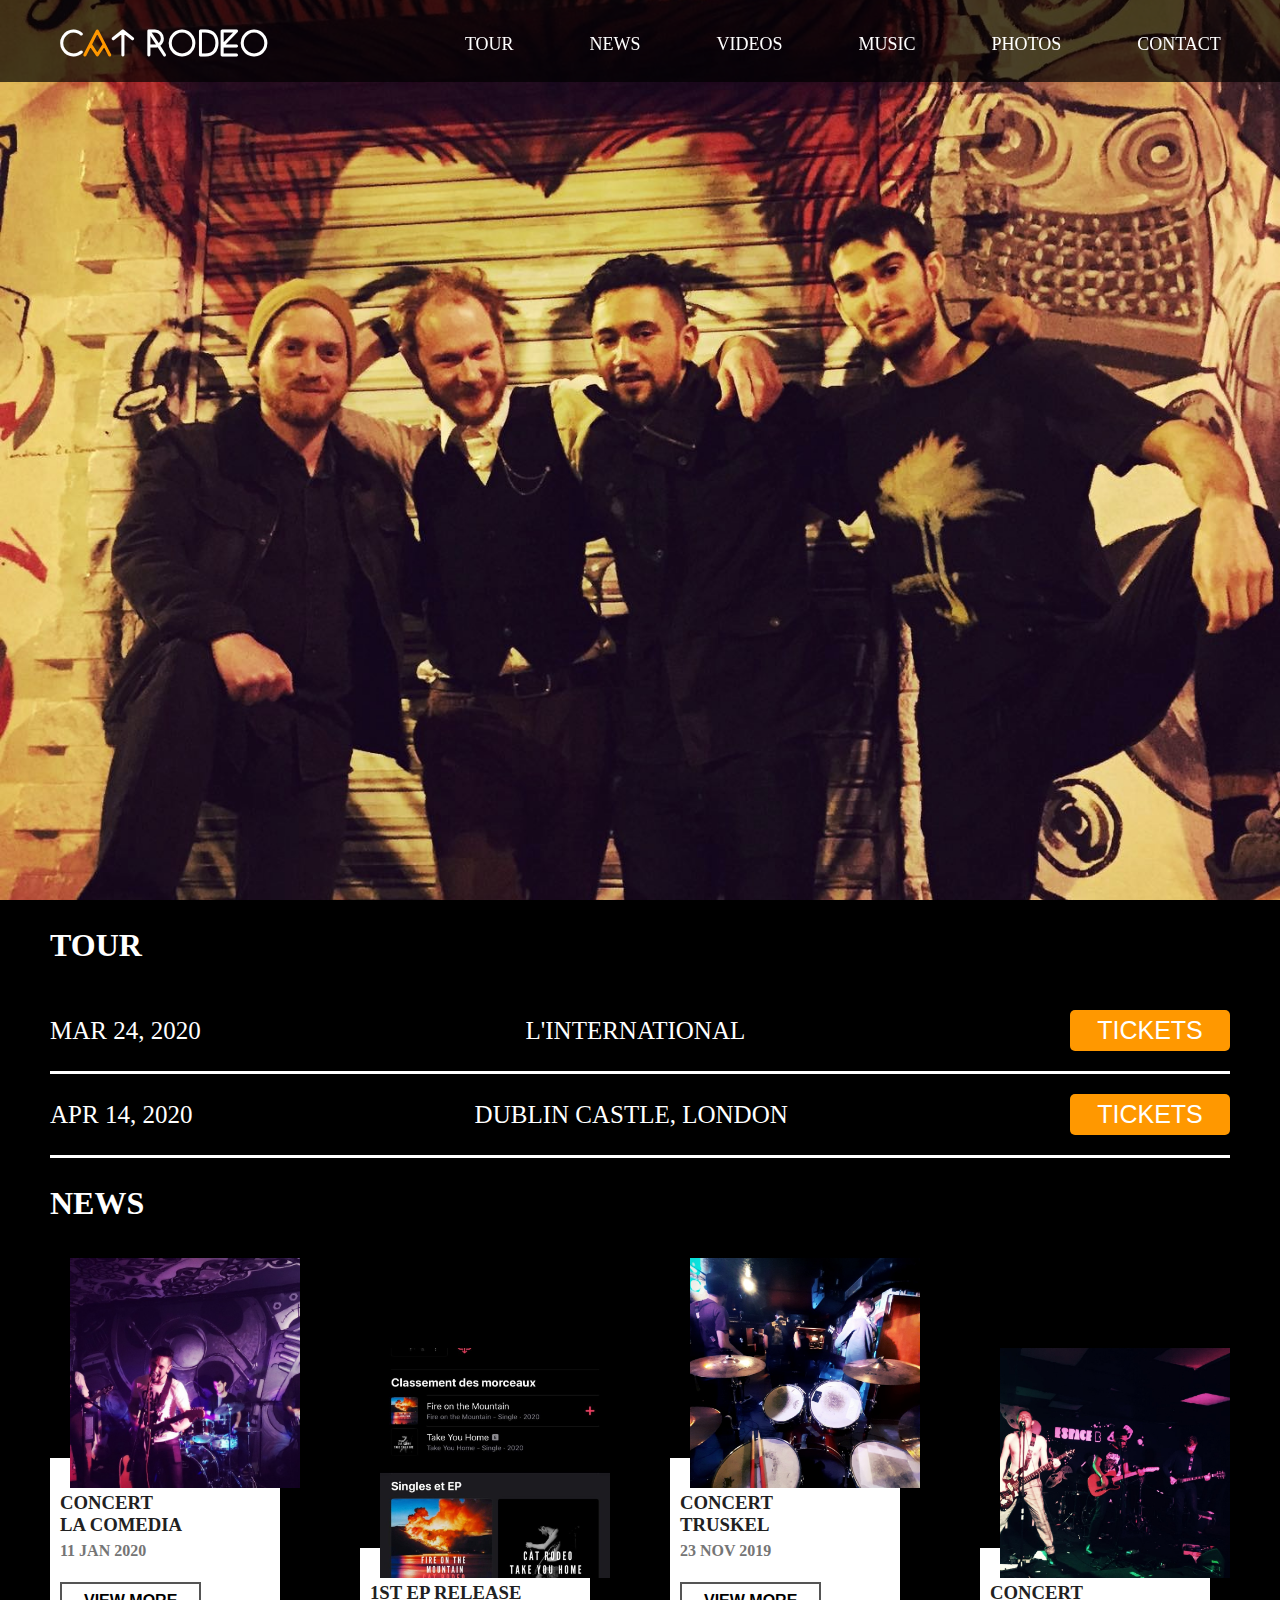
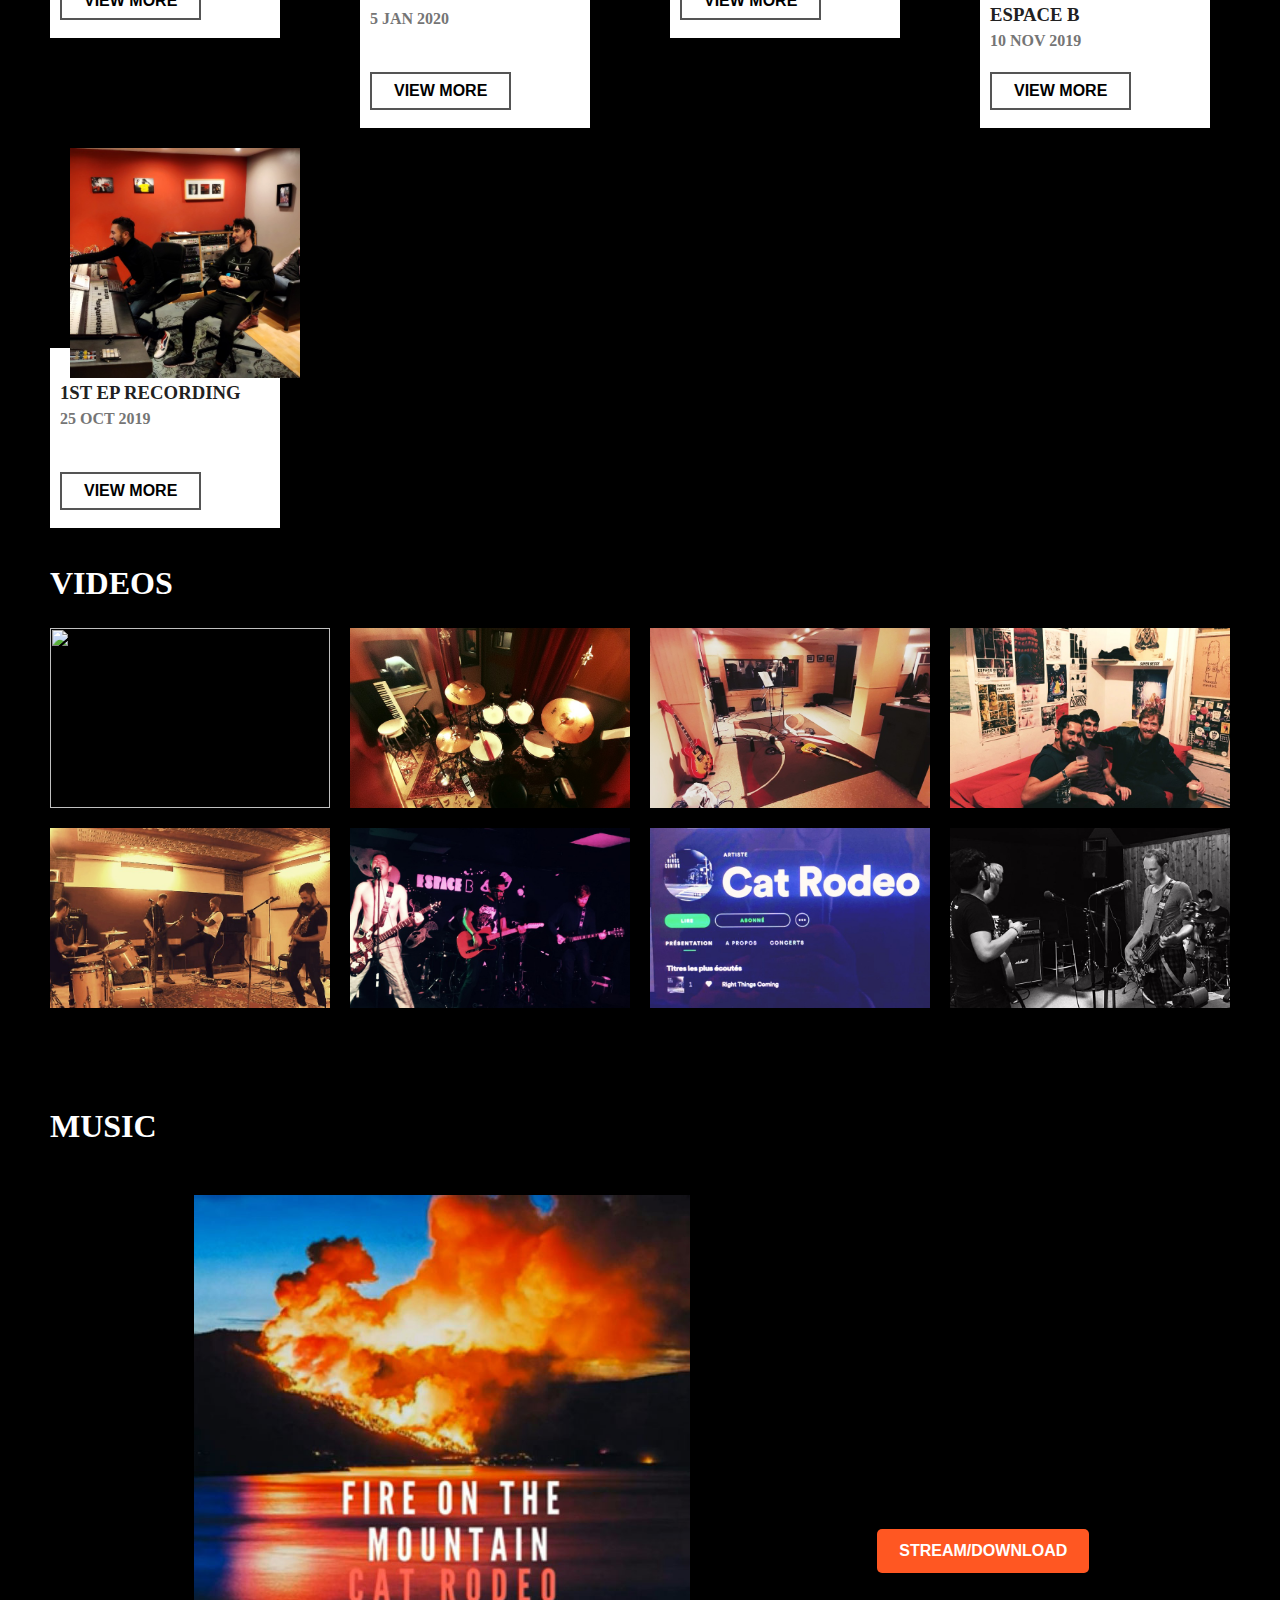
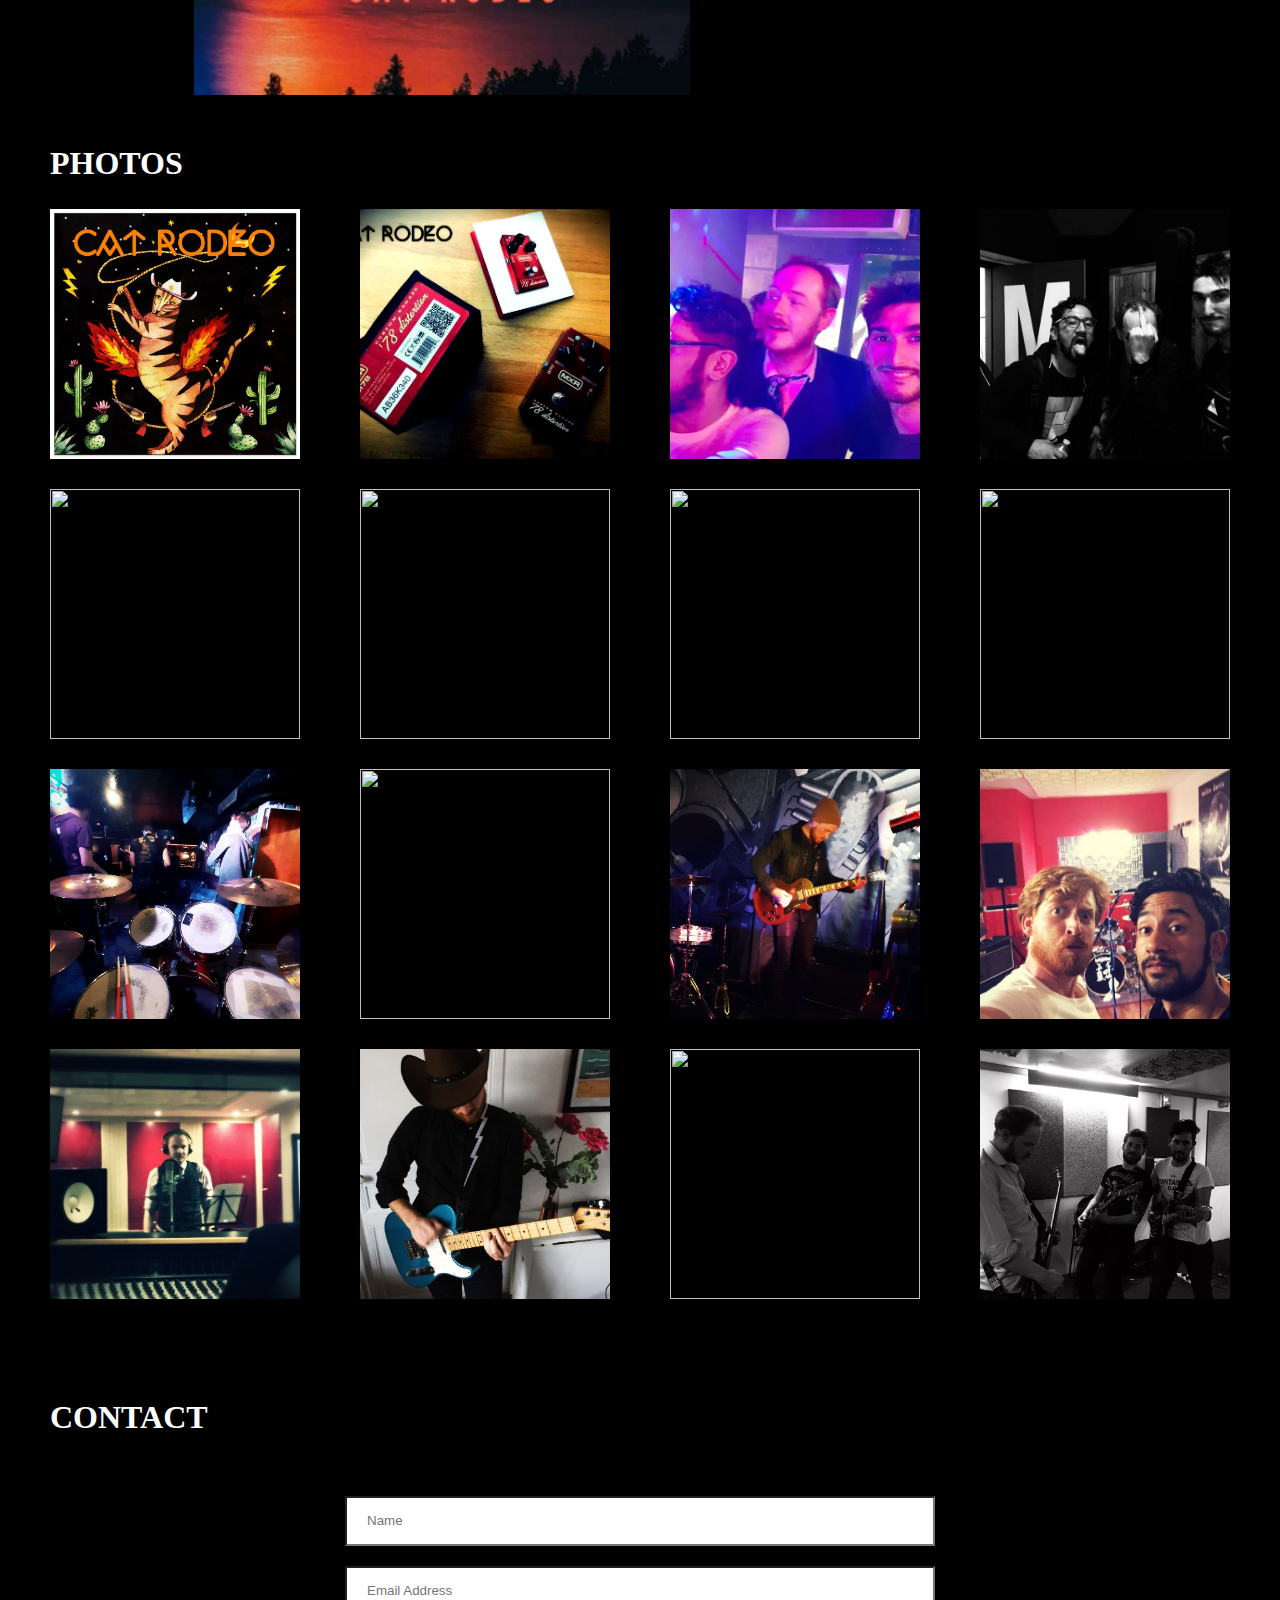
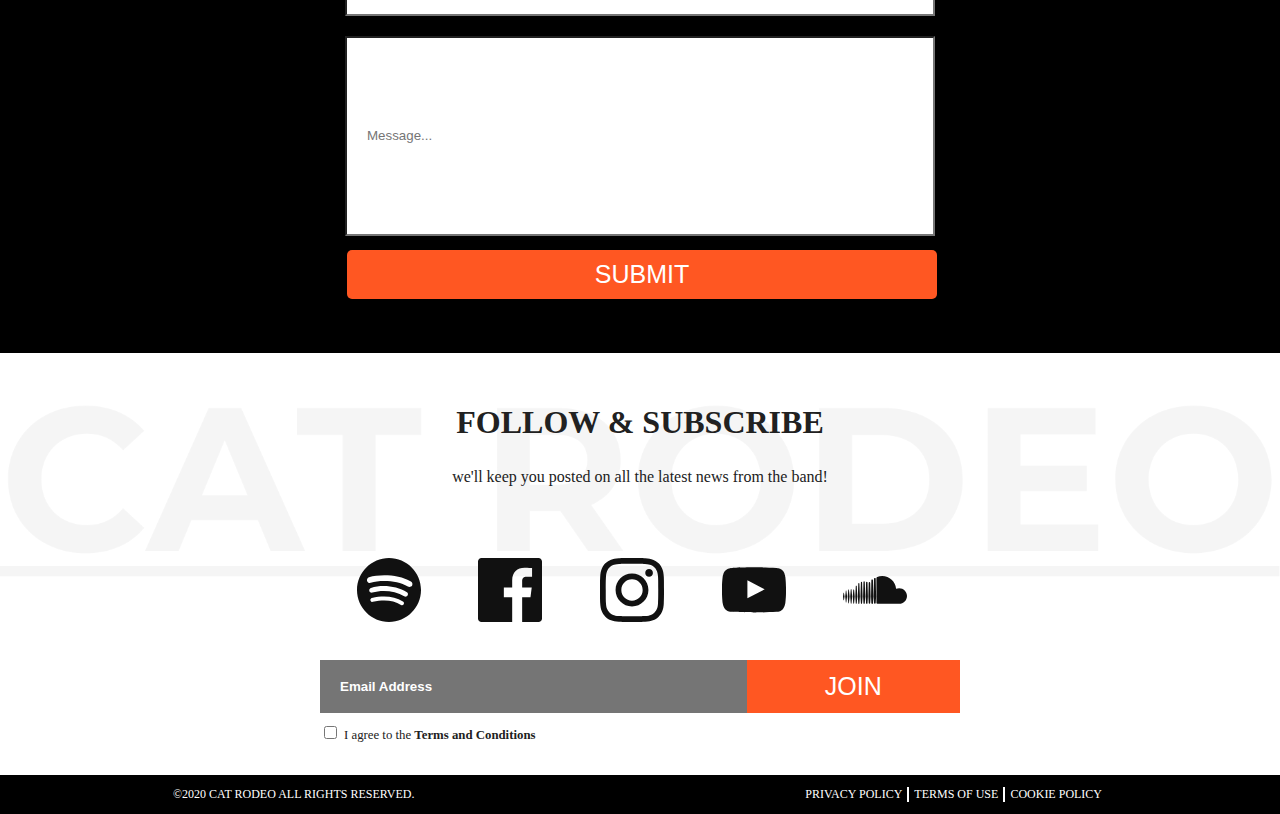
==== index.html @ 49b9cabf "Menu nav responsive + update section Tour" ====
<!DOCTYPE html>
  <html>
    <head>
      <meta charset="utf-8">
      <meta name="viewport" content="width=device-width, initial-scale=1">
      <link rel="stylesheet" type="text/css" href="style.css">
      <link rel="stylesheet" type="text/css" href="style-font.css">
      <!-- <link rel="stylesheet" href="https://unpkg.com/tachyons@4.10.0/css/tachyons.min.css"/> -->
      <title>CAT RODEO</title>
      <link rel="icon" type="image/png" href="image/favicon/cat-rodeo-favicon-2.png" />
    </head>
    <body>
      <header class="main-page">
        <div class="myHeader">


          <!-- <div class="logo">
            <h1><a href="#">C<span class="A-orange">A</span>T RODEO</a></h1>
          </div>
          <nav class="nav">
            <div><p><a href="#tour">TOUR</a></p></div>
            <div><p><a href="#news">NEWS</a></p></div>
            <div><p><a href="#videos">VIDEOS</a></p></div>
            <div><p><a href="#music">MUSIC</a></p></div>
            <div><p><a href="#photos">PHOTOS</a></p></div>
            <div><p><a href="#contact">CONTACT</a></p></div>
          </nav> -->



          <nav id="menu-fixe" class="myMenu-fixe">
            
              

            <div class="icon-menu">
              <div id="logo-nav" class="logo active">
                <h1><a href="#">C<span class="A-orange">A</span>T RODEO</a></h1>
              </div>

              <div id="menu-close" class="disabled">
                <a onclick="menuResponsive()"><img src="image/icons/close.png"></a>
              </div>
              <div id="menu-hamburger" class="active">
                <a onclick="menuResponsive()"><img src="image/icons/menu.png"></a>
              </div>
            </div>
           
            
            
            
              <ul id="menu-vertical" class="menu-flex">
                <li><a href="#tour">TOUR</a></li>
                <li><a href="#news">NEWS</a></li>
                <li><a href="#videos">VIDEOS</a></li>
                <li><a href="#music">MUSIC</a></li>
                <li><a href="#photos">PHOTOS</a></li>
                <li><a href="#contact">CONTACT</a></li>
              </ul>
            
            
          </nav>








        </div>
        <div class="background-main-image">
          <!-- <img class="main-image" src="image\photo-large\groupe.jpg" > -->
        </div>
      </header>

      <main>
          
          <div id="tour" class="margin-reduit">
            <h2>TOUR</h2>
            <div class="tickets">
              <span class="date">MAR 24, 2020</span>
              <span class="location">L'INTERNATIONAL</span>
              <button class="button"><span>TICKETS </span></button>
            </div>
            <div class="tickets">
              <span class="date">APR 14, 2020</span>
              <span class="location">DUBLIN CASTLE, LONDON</span>
              <button class="button"><span>TICKETS </span></button>
            </div>
          </div>


          <div id="news" class="margin-reduit">
            <h2>NEWS</h2>
            <div class="news">
             <div class="rectangle-news news-5">
                <div class="news-image">
                   <img src="image/news-5.jpg">
                </div>
                <div class="news-text">
                  <div class="news-infos">
                    <h3 class="news-titre">CONCERT<br>LA COMEDIA</h3>
                    <h4 class="news-date">11 JAN 2020</h4>
                    <button class="view-more">VIEW MORE</button>
                  </div>
                </div> 
              </div>
              <div class="rectangle-news news-4">
                <div class="news-image">
                   <img src="image/news-4.jpg">
                </div>
                <div class="news-text">
                  <div class="news-infos">
                    <h3 class="news-titre">1ST EP RELEASE</h3>
                    <h4 class="news-date">5 JAN 2020</h4>
                    <button class="view-more">VIEW MORE</button>
                  </div>
                </div> 
              </div>
              <div class="rectangle-news news-3">
                <div class="news-image">
                   <img src="image/news-3.jpg">
                </div>
                <div class="news-text">
                  <div class="news-infos">
                    <h3 class="news-titre">CONCERT<br>TRUSKEL</h3>
                    <h4 class="news-date">23 NOV 2019</h4>
                    <button class="view-more">VIEW MORE</button>
                  </div>
                </div> 
              </div>
              <div class="rectangle-news news-2">
                <div class="news-image">
                   <img src="image/news-2.jpg">
                </div>
                <div class="news-text">
                  <div class="news-infos">
                    <h3 class="news-titre">CONCERT<br>ESPACE B</h3>
                    <h4 class="news-date">10 NOV 2019</h4>
                    <button class="view-more">VIEW MORE</button>
                  </div>
                </div> 
              </div>
              <div class="rectangle-news news-1">
                <div class="news-image">
                   <img src="image/news-1.jpg">
                </div>
                <div class="news-text">
                  <div class="news-infos">
                    <h3 class="news-titre">1ST EP RECORDING</h3>
                    <h4 class="news-date">25 OCT 2019</h4>
                    <button class="view-more">VIEW MORE</button>
                    <!-- <a href="news/news-1.html"><button class="view-more">VIEW MORE</button></a> -->
                  </div>
                </div> 
              </div>
            </div>
          </div>




          <div id="videos" class="margin-reduit">
            <h2>VIDEOS</h2>
            <div id="myVideos" class="videos">
              <div class="rectangle-videos"><img src="image/video-1.jpg"></div>   
              <div class="rectangle-videos"><img src="image/video-2.jpg"></div>
              <div class="rectangle-videos"><img src="image/video-3.jpg"></div>
              <div class="rectangle-videos"><img src="image/video-4.jpg"></div>
              <div class="rectangle-videos"><img src="image/video-5.jpg"></div>
              <div class="rectangle-videos"><img src="image/video-6.jpg"></div>
              <div class="rectangle-videos"><img src="image/video-7.jpg"></div>
              <div class="rectangle-videos"><img src="image/video-8.jpg"></div>
            </div>
          </div>


          <div id="music" class="margin-reduit">
            <h2>MUSIC</h2>
            <div class="music">
              <div class="rectangle-music">
                <div class="pochette-music"></div>
                <div class="sound-music">
                  

                  <iframe src="https://open.spotify.com/embed/artist/3u3AdIAMIeacvedYBqNouk" width="100%" height="60%" frameborder="0" allowtransparency="true" allow="encrypted-media"></iframe>

                  <a href="https://open.spotify.com/artist/3u3AdIAMIeacvedYBqNouk" target="_blank"><button class="download">STREAM/DOWNLOAD</button></a>
                </div>
              </div>
            </div>
          </div>


          <div id="photos" class="margin-reduit">
            <h2>PHOTOS</h2>

            <div id="myPhotos" class="photos">
              <div class="rectangle-photos"><img alt="Pochette Cat Rodeo" src="image/photo-1.jpg"></div>
              <div class="rectangle-photos"><img src="image/photo-2.jpg"></div>
              <div class="rectangle-photos"><img src="image/photo-3.jpg"></div>
              <div class="rectangle-photos"><img src="image/photo-4.jpg"></div>
              <div class="rectangle-photos"><img src="image/photo-5.jpg"></div>
              <div class="rectangle-photos"><img src="image/photo-6.jpg"></div>
              <div class="rectangle-photos"><img src="image/photo-7.jpg"></div>
              <div class="rectangle-photos"><img src="image/photo-8.jpg"></div>
              <div class="rectangle-photos"><img src="image/photo-9.jpg"></div>
              <div class="rectangle-photos"><img src="image/photo-10.jpg"></div>
              <div class="rectangle-photos"><img src="image/photo-11.jpg"></div>
              <div class="rectangle-photos"><img src="image/photo-12.jpg"></div>
              <div class="rectangle-photos"><img src="image/photo-13.jpg"></div>
              <div class="rectangle-photos"><img src="image/photo-14.jpg"></div>
              <div class="rectangle-photos"><img src="image/photo-15.jpg"></div>
              <div class="rectangle-photos"><img src="image/photo-16.jpg"></div>
            </div>
          </div>




           <div id="contact" class="margin-reduit">
            <h2>CONTACT</h2>
            <div class="contact">
              <div class="rectangle-contact">
                <div class="contact-form">
                  <form>
                    <input type="text" class="rectangle-name" id="name" name="name" placeholder="Name">
                    <input type="email" class="rectangle-mail" id="mail" name="mail" placeholder="Email Address">
                    <input type="text" class="rectangle-message" id="message" name="message" placeholder="Message..."> 
                    <input type="submit" value="SUBMIT">
                  </form>
                </div>
              </div>
            </div>
          </div>




          <div id="follow">
            <div class="background-logo">
              <div class="block-follow">
                <h2 style="text-align: center">FOLLOW & SUBSCRIBE</h2>
                <p>we'll keep you posted on all the latest news from the band!</p>
                <div class="pv4 ph3 ph5-ns tc social-media-images">
  <a class="link near-black hover-silver dib h2 w2 mr3" href="https://open.spotify.com/artist/3u3AdIAMIeacvedYBqNouk" target="_blank" title="Spotify">
    <svg class="image-follow" fill="currentColor" xmlns="http://www.w3.org/2000/svg" viewBox="0 0 24 24" fill-rule="evenodd" clip-rule="evenodd" stroke-linejoin="round" stroke-miterlimit="1.414"><path d="M12 0C5.4 0 0 5.4 0 12s5.4 12 12 12 12-5.4 12-12S18.66 0 12 0zm5.521 17.34c-.24.359-.66.48-1.021.24-2.82-1.74-6.36-2.101-10.561-1.141-.418.122-.779-.179-.899-.539-.12-.421.18-.78.54-.9 4.56-1.021 8.52-.6 11.64 1.32.42.18.479.659.301 1.02zm1.44-3.3c-.301.42-.841.6-1.262.3-3.239-1.98-8.159-2.58-11.939-1.38-.479.12-1.02-.12-1.14-.6-.12-.48.12-1.021.6-1.141C9.6 9.9 15 10.561 18.72 12.84c.361.181.54.78.241 1.2zm.12-3.36C15.24 8.4 8.82 8.16 5.16 9.301c-.6.179-1.2-.181-1.38-.721-.18-.601.18-1.2.72-1.381 4.26-1.26 11.28-1.02 15.721 1.621.539.3.719 1.02.419 1.56-.299.421-1.02.599-1.559.3z" fill-rule="nonzero"/></svg>
  </a>
  <a class="link near-black hover-silver dib h2 w2 mr3" href="https://www.facebook.com/catrodeoparis/" target="_blank" title="Facebook">
    <svg class="image-follow" fill="currentColor" xmlns="http://www.w3.org/2000/svg" viewBox="0 0 16 16" fill-rule="evenodd" clip-rule="evenodd" stroke-linejoin="round" stroke-miterlimit="1.414"><path d="M15.117 0H.883C.395 0 0 .395 0 .883v14.234c0 .488.395.883.883.883h7.663V9.804H6.46V7.39h2.086V5.607c0-2.066 1.262-3.19 3.106-3.19.883 0 1.642.064 1.863.094v2.16h-1.28c-1 0-1.195.476-1.195 1.176v1.54h2.39l-.31 2.416h-2.08V16h4.077c.488 0 .883-.395.883-.883V.883C16 .395 15.605 0 15.117 0" fill-rule="nonzero"/></svg>
  </a>
  <a class="link hover-silver near-black dib h2 w2 mr3" href="https://www.instagram.com/catrodeoparis/" target="_blank" title="Instagram">
    <svg class="image-follow" fill="currentColor" xmlns="http://www.w3.org/2000/svg" viewBox="0 0 16 16" fill-rule="evenodd" clip-rule="evenodd" stroke-linejoin="round" stroke-miterlimit="1.414"><path d="M8 0C5.827 0 5.555.01 4.702.048 3.85.088 3.27.222 2.76.42c-.526.204-.973.478-1.417.923-.445.444-.72.89-.923 1.417-.198.51-.333 1.09-.372 1.942C.008 5.555 0 5.827 0 8s.01 2.445.048 3.298c.04.852.174 1.433.372 1.942.204.526.478.973.923 1.417.444.445.89.72 1.417.923.51.198 1.09.333 1.942.372.853.04 1.125.048 3.298.048s2.445-.01 3.298-.048c.852-.04 1.433-.174 1.942-.372.526-.204.973-.478 1.417-.923.445-.444.72-.89.923-1.417.198-.51.333-1.09.372-1.942.04-.853.048-1.125.048-3.298s-.01-2.445-.048-3.298c-.04-.852-.174-1.433-.372-1.942-.204-.526-.478-.973-.923-1.417-.444-.445-.89-.72-1.417-.923-.51-.198-1.09-.333-1.942-.372C10.445.008 10.173 0 8 0zm0 1.44c2.136 0 2.39.01 3.233.048.78.036 1.203.166 1.485.276.374.145.64.318.92.598.28.28.453.546.598.92.11.282.24.705.276 1.485.038.844.047 1.097.047 3.233s-.01 2.39-.048 3.233c-.036.78-.166 1.203-.276 1.485-.145.374-.318.64-.598.92-.28.28-.546.453-.92.598-.282.11-.705.24-1.485.276-.844.038-1.097.047-3.233.047s-2.39-.01-3.233-.048c-.78-.036-1.203-.166-1.485-.276-.374-.145-.64-.318-.92-.598-.28-.28-.453-.546-.598-.92-.11-.282-.24-.705-.276-1.485C1.45 10.39 1.44 10.136 1.44 8s.01-2.39.048-3.233c.036-.78.166-1.203.276-1.485.145-.374.318-.64.598-.92.28-.28.546-.453.92-.598.282-.11.705-.24 1.485-.276C5.61 1.45 5.864 1.44 8 1.44zm0 2.452c-2.27 0-4.108 1.84-4.108 4.108 0 2.27 1.84 4.108 4.108 4.108 2.27 0 4.108-1.84 4.108-4.108 0-2.27-1.84-4.108-4.108-4.108zm0 6.775c-1.473 0-2.667-1.194-2.667-2.667 0-1.473 1.194-2.667 2.667-2.667 1.473 0 2.667 1.194 2.667 2.667 0 1.473-1.194 2.667-2.667 2.667zm5.23-6.937c0 .53-.43.96-.96.96s-.96-.43-.96-.96.43-.96.96-.96.96.43.96.96z"/></svg>
  </a>
  <a class="link hover-silver near-black dib h2 w2 mr3" href="https://www.youtube.com/channel/UCYMl5EB3MwH_4p-NK5ex-eg" target="_blank" title="youtube">
    <svg class="image-follow" fill="currentColor" xmlns="http://www.w3.org/2000/svg" viewBox="0 0 16 16" fill-rule="evenodd" clip-rule="evenodd" stroke-linejoin="round" stroke-miterlimit="1.414"><path d="M0 7.345c0-1.294.16-2.59.16-2.59s.156-1.1.636-1.587c.608-.637 1.408-.617 1.764-.684C3.84 2.36 8 2.324 8 2.324s3.362.004 5.6.166c.314.038.996.04 1.604.678.48.486.636 1.588.636 1.588S16 6.05 16 7.346v1.258c0 1.296-.16 2.59-.16 2.59s-.156 1.102-.636 1.588c-.608.638-1.29.64-1.604.678-2.238.162-5.6.166-5.6.166s-4.16-.037-5.44-.16c-.356-.067-1.156-.047-1.764-.684-.48-.487-.636-1.587-.636-1.587S0 9.9 0 8.605v-1.26zm6.348 2.73V5.58l4.323 2.255-4.32 2.24h-.002z"/></svg>
  </a>
  <a class="link hover-silver near-black dib h2 w2 mr3" href="https://open.spotify.com/artist/3u3AdIAMIeacvedYBqNouk" target="_blank" title="SoundCloud">
    <svg class="image-follow" fill="currentColor" xmlns="http://www.w3.org/2000/svg" viewBox="0 0 16 16" fill-rule="evenodd" clip-rule="evenodd" stroke-linejoin="round" stroke-miterlimit="1.414"><g fill-rule="nonzero"><path d="M.773 8.13c-.034 0-.062.03-.067.066L.55 9.633l.156 1.405c.005.038.033.065.067.065.033 0 .06-.027.066-.065l.178-1.405-.18-1.437C.835 8.158.807 8.13.774 8.13M.18 8.682c-.032 0-.06.025-.063.062L0 9.634l.117.872c.004.037.03.063.064.063s.06-.027.065-.063l.14-.874-.14-.89c-.005-.036-.03-.06-.064-.06M1.4 7.85c-.04 0-.075.033-.08.078l-.148 1.705.15 1.643c.003.045.037.078.08.078.04 0 .074-.033.08-.078l.17-1.643-.17-1.705c-.006-.045-.04-.078-.08-.078M2.035 7.79c-.05 0-.09.04-.094.092l-.14 1.75.14 1.696c.005.052.045.092.095.092s.09-.04.094-.092l.16-1.695-.16-1.752c-.006-.05-.046-.09-.095-.09M2.78 11.342zM2.78 8.008c-.003-.06-.05-.106-.106-.106-.058 0-.104.046-.108.107l-.133 1.623.133 1.71c.004.06.05.105.108.105.057 0 .103-.046.107-.106l.152-1.71-.15-1.624zM3.318 6.87c-.065 0-.118.053-.12.12L3.07 9.634l.125 1.71c.003.065.056.118.12.118.065 0 .118-.053.122-.12l.14-1.708-.14-2.644c-.005-.067-.058-.12-.122-.12M3.957 6.262c-.072 0-.132.058-.135.133l-.117 3.248.117 1.698c.003.076.063.134.135.134.072 0 .13-.058.135-.133v.002l.132-1.7-.132-3.247c-.004-.075-.063-.133-.135-.133M4.62 5.968c-.08 0-.144.065-.147.148l-.11 3.52.11 1.68c.003.08.068.146.148.146.08 0 .146-.065.15-.147l.123-1.68-.123-3.52c-.004-.082-.07-.147-.15-.147M5.443 5.997c-.003-.09-.074-.16-.162-.16-.088 0-.16.07-.16.16l-.102 3.638.1 1.67c.003.09.074.16.163.16.09 0 .16-.07.163-.16l.113-1.67-.113-3.638zM5.443 11.304zM5.945 5.915c-.096 0-.173.077-.175.175l-.093 3.545.093 1.654c.002.096.08.173.175.173.096 0 .174-.077.176-.175v.002l.105-1.655L6.12 6.09c0-.098-.08-.175-.175-.175M6.615 6.03c-.104 0-.187.084-.19.19l-.084 3.416.086 1.643c.002.104.085.186.19.186.103 0 .186-.082.19-.188l.093-1.642-.095-3.416c-.003-.106-.086-.19-.19-.19M7.402 5.403c-.032-.02-.07-.034-.112-.034-.04 0-.078.01-.11.032-.054.036-.092.098-.093.17v.038L7.01 9.635l.077 1.634v.006c.003.045.02.087.048.12.037.045.093.074.155.074.055 0 .106-.023.142-.06.037-.036.06-.087.06-.142l.01-.162.077-1.47-.087-4.065c0-.07-.037-.13-.09-.167M7.493 11.27v-.002zM8.072 5.018c-.032-.02-.07-.03-.11-.03-.05 0-.1.017-.137.048-.048.04-.08.1-.08.167v.022l-.09 4.41.047.817.043.793c.002.118.1.215.217.215.118 0 .215-.097.217-.216v.002l.095-1.61-.096-4.433c-.002-.08-.045-.147-.108-.185M14.032 7.538c-.27 0-.527.055-.76.153-.158-1.773-1.645-3.164-3.46-3.164-.443 0-.876.087-1.258.235-.15.06-.188.117-.19.232v6.246c.002.12.095.215.213.226h5.455c1.087 0 1.968-.87 1.968-1.958 0-1.087-.88-1.968-1.968-1.968"/></g></svg>
  </a>

</div>
               <!-- <div id="premier_formulaire" style="display: none">
                <div>
                  <form class="form-follow1 form-follow">
                      
                      <input type="email" class="rectangle-mail" id="mail" name="mail" placeholder="Email Address">
                      <input type="submit" value="JOIN">
           
                  </form>
                </div>
                <div>
                  <label class="pa0 ma0 lh-copy f6 pointer">
                    <input type="checkbox"><span class="terms">I agree to the <strong>Terms and Conditions</strong></span>
                  </label>
                </div>
               </div> -->




                <!-- Begin Mailchimp Signup Form -->
                <div id="mc_embed_signup" >
                <form action="https://catrodeo.us4.list-manage.com/subscribe/post?u=361f58b13d23169917ba26f6a&amp;id=972ef4f895" method="post" id="mc-embedded-subscribe-form" name="mc-embedded-subscribe-form" class="validate" target="_blank" novalidate>
                  <div id="mc_embed_signup_scroll" class="form-follow form-follow1">
                  
                  <div class="mc-field-group">
                    <label for="mce-EMAIL"></label>
                    <input type="email" value="" name="EMAIL" class="required email rectangle-mail" placeholder="Email Address" id="mce-EMAIL" required>
                  </div>

                   
                       <!-- real people should not fill this in and expect good things - do not remove this or risk form bot signups-->
                      <div style="position: absolute; left: -5000px;" aria-hidden="true">
                        <input type="text" name="b_361f58b13d23169917ba26f6a_972ef4f895" tabindex="-1" value="">
                      </div>

                      <div class="clear">
                        <input type="submit" value="JOIN" name="subscribe" id="mc-embedded-subscribe">
                      </div>

                    </div>

                    <div id="mce-responses">
                      <div class="response" id="mce-error-response-checkbox" style="display:none; color: red; font-weight: bold">Please check the conditions below !</div>
                      <div class="response" id="mce-error-response-mail" style="display:none; color: red; font-weight: bold">Please verify your address !</div>
                      <div class="response" id="mce-success-response"style="display:none; color: green; font-weight: bold">Thanks for your trust.</div>
                    </div>

                    <div>
                        <label class="pa0 ma0 lh-copy f6 pointer">
                          <input id="myCheckbox" type="checkbox">
                            <span class="terms">I agree to the <strong>Terms and Conditions</strong></span>
                        </label>
                      </div>
                </form>
                </div>




                <!--End mc_embed_signup-->

              </div>
            </div>
          </div>

          <!-- The Modal -->
              <div id="myModal" class="modal">
                <span class="close">&times;</span>
                <img class="modal-content" id="img01">
                <div id="caption"></div>
              </div>

          <!-- <h1 style="text-align: center">Hi people, we are ROCK IN PARIS (lol)</h1> -->
      </main>






      <script>

// Get the modal

/*

var modal = document.getElementById("myModal");

var photos = document.getElementById("myPhotos");

photos.addEventListener("click", event => {
  if (event.target.tagName === "IMG") {
    // console.log("click sur une image");

    // Get the image and insert it inside the modal - use its "alt" text as a caption
    // var img = document.getElementById("myImg");
    var img = event.target;
    var modalImg = document.getElementById("img01");
    var captionText = document.getElementById("caption");
    
    modal.style.display = "block";
    modalImg.src = img.src;
    captionText.innerHTML = img.alt;
    
    // Get the <span> element that closes the modal
    var span = document.getElementsByClassName("close")[0];

    // When the user clicks on <span> (x), close the modal
    span.onclick = function() { 
      modal.style.display = "none";
    }
  }
});
*/


/*

var videos = document.getElementById("myVideos");

videos.addEventListener("click", event => {
  if (event.target.tagName === "IMG") {
    // console.log("click sur une video");

    // Get the image and insert it inside the modal - use its "alt" text as a caption
    // var img = document.getElementById("myImg");
    var img = event.target;
    var modalImg = document.getElementById("img01");
    var captionText = document.getElementById("caption");
    
    modal.style.display = "block";
    modalImg.src = img.src;
    captionText.innerHTML = img.alt;
    
    // Get the <span> element that closes the modal
    var span = document.getElementsByClassName("close")[0];

    // When the user clicks on <span> (x), close the modal
    span.onclick = function() { 
      modal.style.display = "none";
    }
  }
});

*/






/* Checkbox et bouton Submit */

const messageErreurCheckboxNonCocher = document.getElementById("mce-error-response-checkbox");
const messageErreurMailNonValide = document.getElementById("mce-error-response-mail");
const messageSucces = document.getElementById("mce-success-response");

const myCheck = document.getElementById("myCheckbox");

const inputEmail = document.getElementById("mce-EMAIL");

// const buttonSubmit = document.getElementById("mc-embedded-subscribe");
// buttonSubmit.addEventListener("click", e => {
//   e.preventDefault();
//   if (myCheck.checked) {
//     messageSucces.style.display = "inline";
//   }
//   else {
//     messageErreur.style.display = "inline";
//     e.stopPropagation();
//   }
// });

function afficheMessageSucces() {
  messageSucces.style.display = "inline";
}

function afficheMessageErreur(errorType) {
  const messageErreur = ((errorType === "mailNonValide") ? messageErreurMailNonValide : messageErreurCheckboxNonCocher);
  messageErreur.style.display = "inline";
  setTimeout(() => {
    messageErreur.style.display = "none";
  }, 5000)
}


function envoiForm(event) {
  const mail = inputEmail.value;
  const emailReg =  /^([\w-\.]+)@((?:[\w]+\.)+)([a-zA-Z]{2,4})/i;

  if (myCheck.checked && emailReg.test(mail)) {
    afficheMessageSucces();
  }
  else {
    myCheck.checked ? afficheMessageErreur("mailNonValide") : afficheMessageErreur("checkboxNonCocher");
    event.preventDefault();
  }
}

const formFollow = document.getElementById("mc-embedded-subscribe-form");
formFollow.addEventListener("submit", envoiForm, false);







/* Menu responsive */

const menuHamburger = document.getElementById("menu-hamburger");
const menuClose = document.getElementById("menu-close");
const menuFixe = document.getElementById("menu-fixe");
const logo = document.getElementById("logo-nav");

const menuVertical = document.getElementById("menu-vertical");

function menuResponsive() {
  if(menuFixe.className === "myMenu-fixe") {
    menuFixe.className += " responsive";
    menuVertical.className += " responsive";
    menuHamburger.className = 'disabled';
    menuClose.className = 'active';
    logo.className = 'logo disabled';
  } else {
    menuFixe.className = "myMenu-fixe";
    menuVertical.className = "menu-flex";
    menuHamburger.className = 'active';
    menuClose.className = 'disabled';
    logo.className = 'logo active';
  }
}


</script>



    </body>

    <footer>
      <div id="footer" class="footer">
        <div class="copyright">©2020 CAT RODEO ALL RIGHTS RESERVED.</div>
        <ul class="privacy-policy">
          <li><a href="#footer">PRIVACY POLICY</a></li>
          <li class="milieu"><a href="#footer">TERMS OF USE</a></li>
          <li><a href="#footer">COOKIE POLICY</a></li>
        </ul>
      </div> 
    </footer>
  </html>
---- style.css ----
body {
	color: white;
	background-color: black;
	font-family: "Open Sans";
	margin: 0;
}


main .margin-reduit {
	margin: 0 50px;
}


a {
	text-decoration: none;
	color: white;
}

a:hover {
	text-decoration: none;
	color: grey;
}

.logo a:hover {
	text-decoration:none;
	color: white;
}

h2 {
	font-size: 2em;
}


div:target {
    padding-top: 4em; 
    margin-top: -4em; 
}

/* HEADER */

header.main-page {
	display: flex;
	flex-wrap: wrap;
	flex-direction: row;
	height: 100vh;
}

.myHeader {
  position: fixed;
  top: 0;
  width: 100%; 
  z-index: 10;
  display: flex;
  flex-wrap: wrap;
  /*justify-content: center;*/
  flex-direction: row;
  align-content: center;
  /*padding: 0 5px;*/
  /*background-color: rgba(0, 255, 0, .5);*/
  /*background-color: black;*/
  /*height: 78px;*/
  /*border-bottom: 1px solid grey;*/
}


.myHeader div {
  /*border: 2px solid green;*/
  /*padding: 0 5px;*/
}

.logo {
  flex-grow: 1;
  flex-shrink: 1;
  display: inline-block;
  width: auto;
  /*border: 2px solid red;*/
  margin-left: 50px;
  padding: 0 10px;
}

.icon-menu {
	display: inline-block;
    width: 33%;
}

.nav {
  display: flex;
  flex-direction: row;
  flex-wrap: wrap;
  justify-content: space-between;
  align-content: center;
  flex-grow: 5;
  flex-shrink: 1;
  /*border: 2px solid red;*/
  margin-right: 50px;
}

.nav p {
	/*font-family: "Open Sans";*/
	font-size: 22px;
	font-weight: 500;
	color: white;
}

.logo h1 {
	font-family: "NemoyMedium", "Open Sans";
	font-size: 32px;
	font-weight: bold;
	color: white;
}

@media only screen and (max-width: 950px) {
	.logo h1 {
		font-size: 30px;
	}
	.nav p {
		font-size: 20px;
	}
	.nav {
		margin-right: 30px;
	}
	.logo {
		margin-left: 30px;
	}
}

@media only screen and (max-width: 890px) {
	.logo h1 {
		font-size: 28px;
	}
	.nav p {
		font-size: 18px;
	}
	.nav {
		margin-right: 20px;
	}
	.logo {
		margin-left: 20px;
	}
	ul#menu-vertical.menu-flex {
		font-size: 16px;
	}
}

@media only screen and (max-width: 730px) {
	.logo h1 {
		text-align: center;
	}
	/*.nav, .logo {
		margin: 0 20px;
	}*/
}

@media only screen and (max-width: 545px) {
	.nav div {
		/*margin: 0 30px;*/
		padding: 0 31px;
		/*justify-content: space-evenly;*/
	}

}


.logo .A-orange {
	color: #FF9800;
}

.main-image {
	/*display: block;*/
	width: 100%;
	height: 90vh;
	object-fit: cover;
	margin-top: 75px;
	/*position: relative;*/
}

div.background-main-image {
	display: block;
	background: center / cover no-repeat url("image/photo-large/groupe.jpg");
	width: 100%;
	background-position: center 25%;
	/*height: 90vh;*/
	/*background-color: yellow;*/
	/*border: 3px solid blue;*/
}

@media only screen and (max-width: 550px) {
	div.background-main-image {	
		/*margin-top: 80px;*/
	}
}


/* ---HEADER--- */

/* ---HEADER copied on Test dev star wars--- */

.icon-menu a {
	cursor: pointer ;
}

nav#menu-fixe {
	position: fixed;
	color: white;
	width: 100%;
	height: 82px;
	font-family: "Open Sans";
	font-size: 18px;
	font-weight: 500;


	margin: 0 auto;
	/*background-color: none !important;*/
	
	/*border: 2px solid red;*/
	z-index: 1;

	background-color: rgba(0, 0, 0, .7);
}

nav#menu-fixe li {
	list-style: none;
	padding: 0px 10px;
	/*border: solid red;*/
}

#menu-hamburger, #menu-close {
	display: none;
}


.menu-flex {
  overflow: hidden;
  /*background-color: #333;*/
}

.menu-flex a {
  float: left;
  display: block;
  text-align: center;
}

ul.menu-flex {
	display: inline-flex;
	justify-content: space-around;
	align-items: center;
	margin: auto;
    height: 100%;
    width: 65%;
}

ul#menu-vertical.menu-flex {
	padding: 0;
}

@media screen and (max-width: 700px) {
	header {
		/*height: 55vh;*/
		/*position: fixed;
		top: 0;*/
		/*background: black;*/
	}

	nav#menu-fixe.responsive {
		background-color: rgba(0, 0, 0, .9);
		height: 320px;
	}

	
	ul#menu-vertical.menu-flex {
		display: none;
	}

	ul#menu-vertical.menu-flex.responsive {
		display: flex;
		flex-direction: column;
		justify-content: flex-start;
		align-items: center;
		line-height: 42px;
		margin-top: 50px;
	    /*height: 100%;*/
	}

	div.icon-menu {
		display: block;
		/*display: inline-block;*/
    	width: 100%;
	}
	
	#menu-close {
		float: left;
		position: relative;
		top: 25px;
		left: 25px;
	}
	#menu-close.active, #menu-hamburger.active {
		display: block;
	}
	#menu-close.disabled, #menu-hamburger.disabled, .logo.disabled {
		display: none;
	}
	.logo.active {
		display: inline-block;
	}
	#menu-hamburger {
		float: right;
		position: relative;
		margin: 30px;
		/*top: 15px;*/
		/*right: 15px;*/
	}
	ul.menu-flex.disabled, .disabled {
		/*display: none;*/
	}
}


/* ---HEADER copied on Test dev star wars--- */




/* TOUR */

.tickets {
	display: flex;
	justify-content: space-between;
	align-items: baseline;
	font-size: 25px;
	border-bottom: solid;
	padding: 20px 0;
	/*margin-bottom: 20px;*/
	font-weight: 500;
	
	/*border: 2px solid red;*/
}





/* button => https://www.w3schools.com/howto/howto_css_animate_buttons.asp*/

.button {
  border-radius: 5px;
  background-color: #FF9800;
  border: none;
  color: #FFFFFF;
  text-align: center;
  font-size: 25px;
  padding: 6px;
  width: 160px;
  transition: all 0.5s;
  cursor: pointer;
  font-weight: 500;
  /*margin: 20px;*/
}

.button span {
  cursor: pointer;
  display: inline-block;
  position: relative; ;
  transition: 0.5s;
}

.button span:after {
  content: '\00bb';
  position: absolute;
  opacity: 0;
  top: -2px;
  right: -20px;
  transition: 0.5s;
}

.button:hover span {
  padding-right: 25px;
}

.button:hover span:after {
  opacity: 1;
  right: 0;
}


@media only screen and (max-width: 830px) {
	.tickets, .button {
		font-size: 20px !important;
	}
	.button {
		width: 140px;
	}
}

@media only screen and (max-width: 630px) {
	.tickets, .button {
		font-size: 15px !important;
	}
	.button {
		width: 120px;
	}
}

/* ---TOUR--- */



/* NEWS */

.news {
	display: flex;
	justify-content: space-between;
	flex-wrap: wrap;
	/*float: left;*/
	/*margin-left: 30px;
	margin-right: 50px;*/
	/*border: 2px solid green;*/
}

.rectangle-news {
	/*background-color: blue;
	border: 3px solid red;*/
	height: 380px;
	width: 250px;
	margin: 10px 0px;
	position: relative;
}


@media only screen and (min-width: 870px) {
	.news-4, .news-2 {
		margin-top: 100px;
	}
}

@media only screen and (max-width: 870px) {
	.news {
		justify-content: space-around;
	}
}


/*@media only screen and (max-width: 1140px) {
	.news {
		justify-content: center;
	}
}*/

.news-image {
	display: block;
	position: relative;
	/*background-color: #FF4081;*/
	width: 230px;
	height: 230px;
	float: right;
	text-align: center;
	z-index: 1;
}

.news-image img {
	object-fit: cover;
	box-sizing: border-box;
	width: 100%;
	height: 100%;
}


.news-text {
	display: block;
	position: absolute; 
	bottom: 0;
	/*background-color: #CDDC39;*/
	background-color: white;
	width: 230px;
	height: 180px;
}

.news-infos {
	display: block;
	position: absolute;
	width: 80%;
	height: 90%;
	/*border: 2px solid red;*/
	margin-left: 10px;
}

.news-titre {
	color: #212121;
	display: block;
	position: relative;
	top: 15px;
}

.news-date {
	color: #757575;
	display: block;
	position: relative;
	/*top: 0;*/
}

.view-more {
  display: block;
  position: absolute;
  bottom: 0;

  background-color: white;
  border: 2px solid #555555;
  color: black;
  padding: 8px 22px;
  text-align: center;
  text-decoration: none;
  display: inline-block;
  font-size: 16px;
  font-weight: 600;
  /*margin: 4px 2px;*/
  -webkit-transition-duration: 0.4s; /* Safari */
  transition-duration: 0.4s;
  cursor: pointer;
}

.view-more:hover {
  background-color: #555555;
  color: white;
}



.img-news {
	display: block;
	margin: 50px auto 0;
	width: 50%;
	height: auto;
}

/* ---NEWS--- */



/* VIDEOS */

.videos {
	display: grid;
	justify-content: space-between;
	/*justify-items: center;*/
	align-content: start;
	grid-template-columns: repeat(auto-fit, minmax(250px, 1fr));
	grid-template-rows: repeat(2, 180px);
	grid-gap: 20px;
	/*margin-left: 30px;
	margin-right: 50px;*/
	margin-bottom: 100px;
	/*height: 1000px;*/
	/*border: 2px solid green;*/
}

@media only screen and (max-width: 1206px) {
	.videos {
		grid-template-columns: repeat(auto-fit, minmax(210px, 1fr));
		grid-template-rows: repeat(2, 140px);
	}
}

@media only screen and (max-width: 1020px) {
	.videos {
		grid-template-columns: repeat(auto-fit, minmax(300px, 1fr));
		grid-template-rows: repeat(4, 200px);
	}
}

@media only screen and (max-width: 746px) {
	.videos {
		grid-template-columns: repeat(auto-fit, minmax(200px, 1fr));
		grid-template-rows: repeat(4, 200px);
	}
}

@media only screen and (max-width: 540px) {
	.videos {
		grid-template-columns: repeat(auto-fit, minmax(200px, 1fr));
		grid-template-rows: repeat(8, 200px);
	}
}

.rectangle-videos {
	
	width: 100%;
	height: 100%;
	/*background-color: orange;*/
	/*border: 3px solid red;*/
}

.rectangle-videos:hover, .rectangle-photos:hover {
	opacity: 0.6;
	cursor: pointer;
}

.videos img {
	/*transform: rotate(90deg);*/
	object-fit: cover;
	box-sizing: border-box;
	width: 100%;
	height: 100%;
}

/* ---VIDEOS--- 


/* MUSIC */

.rectangle-music {
	display: flex;
	flex-wrap: wrap;
	justify-content: space-evenly;
	align-items: center;
	height: 500px;
	width: 100%;
	margin: 50px 0px;
	/*border: 3px solid red;*/
	/*background-color: purple;*/
}

.pochette-music {
	/*display: flex;*/
	/*align-content: flex-start;*/
	
	/*background: url("image/music/fire-on-the-mountain.jpg");*/
	background: top / contain no-repeat url("image/music/fire-on-the-mountain.jpg");
	width: 50%;
	height: 100%;
	/*background-color: yellow;*/
	/*border: 3px solid blue;*/

}

.sound-music {
	/*display: flex;*/
	
	/*width: auto;*/
	height: 100%;
	/*background-color: yellow;*/
	/*border: 3px solid blue;*/
}


.download {
  display: block;
  border-radius: 5px; 
  background-color: #ff5722;
  border: none;
  color: white;
  padding: 13px 22px;
  text-align: center;
  text-decoration: none;
  font-size: 16px;
  font-weight: 600;
  margin: 30px auto;
  -webkit-transition-duration: 0.4s; /* Safari */
  transition-duration: 0.4s;
  cursor: pointer;
}

.download:hover {
  background-color: #555555;
  color: white;
}


@media only screen and (max-width: 850px) {
	.sound-music {
		width: 40%;
	}
	.rectangle-music {
		justify-content: space-around;
		height: 400px;
		margin: 0;
	}

}

@media only screen and (max-width: 750px) {
	.sound-music {
		width: 45%;
	}
	.rectangle-music {
		justify-content: space-between;
		height: 300px;
	}
	
}

@media only screen and (max-width: 600px) {
	.sound-music {
		width: 47%;
	}
	.download {
		font-size: 13px;
		padding: 13px 16px;
		margin: 10px auto;
	}
}


/* ---MUSIC--- */



/* PHOTOS */

.photos {
	display: grid;
	justify-content: space-between;
	/*justify-items: center;*/
	align-content: start;
	grid-template-columns: repeat(auto-fit, 250px);
	grid-template-rows: repeat(4, 250px);
	grid-gap: 30px;
	/*margin-left: 30px;
	margin-right: 50px;*/
	margin-bottom: 100px;
	/*height: 1000px;*/
	/*border: 2px solid green;*/
}

@media only screen and (max-width: 1207px) {
	.photos {
		grid-template-columns: repeat(auto-fit, 200px);
		grid-template-rows: repeat(4, 200px);
	}
}

/*@media only screen and (max-width: 1090px) {
	.photos {
		grid-template-columns: repeat(auto-fit, 400px);
		grid-template-rows: repeat(8, 400px);
	}
}*/

@media only screen and (max-width: 1030px) {
	.photos {
		grid-template-columns: repeat(auto-fit, 400px);
		grid-template-rows: repeat(8, 400px);
	}
}

@media only screen and (max-width: 950px) {
	.photos {
		grid-template-columns: repeat(auto-fit, 350px);
		grid-template-rows: repeat(8, 350px);
	}
}

@media only screen and (max-width: 850px) {
	.photos {
		grid-template-columns: repeat(auto-fit, 300px);
		grid-template-rows: repeat(8, 300px);
	}
}

@media only screen and (max-width: 750px) {
	.photos {
		grid-template-columns: repeat(auto-fit, 250px);
		grid-template-rows: repeat(8, 250px);
	}
}

@media only screen and (max-width: 650px) {
	.photos {
		grid-template-columns: repeat(auto-fit, 400px);
		grid-template-rows: repeat(16, 400px);
		justify-content: center;
	}
}

.rectangle-photos {
	/*background-color: orange;*/
	width: 100%;
	height: 100%;
	/*border: 3px solid red;*/
}

.photos img {
	/*transform: rotate(90deg);*/
	object-fit: cover;
	box-sizing: border-box;
	width: 100%;
	height: 100%;
}

/* The Modal (background) */
.modal {
  display: none; /* Hidden by default */
  position: fixed; /* Stay in place */
  z-index: 1; /* Sit on top */
  padding: 150px; /* Location of the box */
  left: 0;
  top: 0;
  width: 100%; /* Full width */
  height: 100%; /* Full height */
  overflow: hidden; /* Enable scroll if needed */
  background-color: rgb(0,0,0); /* Fallback color */
  background-color: rgba(0,0,0,0.9); /* Black w/ opacity */
}

/* Modal Content (image) */
.modal-content {
  margin: auto;
  display: block;
  width: 80%;
  max-width: 400px;
}

/* Caption of Modal Image */
#caption {
  margin: auto;
  display: block;
  width: 40%;
  max-width: 700px;
  text-align: center;
  color: #ccc;
  padding: 10px 0;
  height: 150px;
}

/* Add Animation */
.modal-content, #caption {  
  -webkit-animation-name: zoom;
  -webkit-animation-duration: 0.6s;
  animation-name: zoom;
  animation-duration: 0.6s;
}

@-webkit-keyframes zoom {
  from {-webkit-transform:scale(0)} 
  to {-webkit-transform:scale(1)}
}

@keyframes zoom {
  from {transform:scale(0)} 
  to {transform:scale(1)}
}

/* The Close Button */
.close {
  position: relative;
  top: 0px;
  left: 750px;
  color: #f1f1f1;
  font-size: 40px;
  font-weight: bold;
  transition: 0.3s;
}

.close:hover,
.close:focus {
  color: #bbb;
  text-decoration: none;
  cursor: pointer;
}

/* 100% Image Width on Smaller Screens */
@media only screen and (max-width: 700px){
  .modal-content {
    width: 50%;
  }
}

/* ---PHOTOS--- */




/* CONTACT */

.rectangle-contact {
	/*background-color: #212121;*/
	/*background-color: yellow;*/
	width: 100%;
	margin: 50px 0px;
	/*border: 3px solid red;*/
}

.contact-form {
	display: block;
	margin: auto;
	width: 50%;
	/*border: 3px solid yellow;*/
}

.rectangle-name {
	background-color: white;
	box-sizing: border-box;
	height: 50px;
	width: 100%;
	margin: 10px 0px;
	/*border: 3px solid red;*/
}

.rectangle-mail {
	background-color: white;
	box-sizing: border-box;
	height: 50px;
	width: 100%;
	margin: 10px 0px;
	/*border: 3px solid red;*/
}

.rectangle-message {
	background-color: white;
	box-sizing: border-box;
	height: 200px;
	width: 100%;
	margin: 10px 0px;
	/*border: 3px solid red;
}

.rectangle-message::placeholder {
	/*color: red;
  	position: relative; ;
  	bottom: 40%; */
}



input[type=submit] {
  background-color: #ff5722;
  border-radius: 5px;
  width: 100%;
  border: none;
  color: white;
  padding: 10px 32px;
  text-decoration: none;
  margin: 4px 2px;
  cursor: pointer;

  font-size: 25px;
  font-weight: 500;

  transition: 0.5s;
}

input[type=text], input[type=email] {
  padding: 0 20px;
}

input[type=text]:focus {
  /*border: 1px solid #555;*/
  /*transition: 0.5s;*/
}

input[type=submit]:hover {
  background-color: #555555;
  color: white;
}

/* ---CONTACT--- */




/* FOLLOW */


.rectangle-mail#mce-EMAIL {
	background-color: #757575;
	color: white;
	/*box-sizing: border-box;*/
	height: 53px;
	width: 100%;
	/*margin: 10px 0px;*/
	/*border: 3px solid red;*/
	border: none;
}


.rectangle-mail#mce-EMAIL::placeholder {
	color: white;
	font-weight: bold;
}

#follow {
	display: block;
	background: white;
	color: black;
	/*padding: 30px;*/
	/*border: 3px solid red;*/
}

.background-logo {
	background: url("image/background/cat-rodeo-background.png") no-repeat top;
	background-size: 100% auto;
	padding: 25px 0 32px;
}

@media only screen and (max-width: 1200px) {
	.background-logo {
		background: url("image/background/rodeo-background.png") no-repeat center;
		background-size: 100% auto;
}

}


.block-follow {
	/*border: 3px solid red;*/
	width: 50%;
	margin: auto;
	color: #212121;
}

@media only screen and (max-width: 950px) {
	.block-follow, .contact-form  {
		width: 85%;
	}
}

.block-follow p {
	text-align: center;
	font-weight: 500;
}

.social-media-images {
	display: flex;
	flex-wrap: wrap;
	justify-content: space-around;
	height: 40px;
	margin: 40px 0 20px 0;
	/*border: 3px solid blue;*/
}

.image-follow {
	/*object-fit: contain;
	box-sizing: border-box;*/
	/*width: auto;*/
	/*height: 100%;
    margin: auto 0;*/
    /*border: solid green 2px;*/
}

@media only screen and (max-width: 900px) {
	.image-follow {
		/*height: 100%;*/
	}
}

@media only screen and (max-width: 600px) {
	.image-follow {
		/*height: 90%;*/
	}
}



.form-follow1 input[type=submit] {
  /*background-color: #ff5722;*/
  border-radius: 0px;
  /*width: 50%;*/
  border: none;
  color: white;
  padding: 12px 32px;
  text-decoration: none;
  margin: 0;
  cursor: pointer;
  font-size: 25px;
  font-weight: 500;
}

.form-follow {
	display: flex;
	align-items: center;
}


.terms {
	font-size: 0.8rem;
	text-align: left;
	/*border: solid green 2px;*/
}

form#mc-embedded-subscribe-form div.mc-field-group {
	/*display: flex;*/
	width: 100%;
}

form#mc-embedded-subscribe-form div.clear {
	/*display: flex;*/
	width: 50%;
}







/* Social Media Icons */
/* SVG Icons are from https://simpleicons.org */

.dib {
    display: inline-block;
}

.h2 {
    height: 2rem;
}

.link {
    text-decoration: none;
    transition: color .15s ease-in;
}

.link:link, .link:visited {
    transition: color .15s ease-in;
}

.link:hover {
    transition: color .15s ease-in;
}

.link:active {
    transition: color .15s ease-in;
}

.link:focus {
    transition: color .15s ease-in;
    outline: 1px dotted currentColor;
}

.w2 {
    width: 4rem;
}

.near-black {
    color: #111;
}

.hover-silver:hover {
    color: #999;
}

.hover-silver:focus {
    color: #999;
}

.pv4 {
    padding-top: 2rem;
    padding-bottom: 2rem;
}

.ph3 {
    padding-left: 1rem;
    padding-right: 1rem;
}

.mr3 {
    margin-right: 1rem;
}

.tc {
    text-align: center;
}

@media only screen and (max-width: 700px) {
    /*.ph5-ns {
        padding-left: 4rem;
        padding-right: 4rem;
    }*/
    .w2 {
    	width: 3rem;
	}
}

/* Social Media Icons */

/* ---FOLLOW--- */


/* FOOTER */

footer#footer-news {
	background-color: black;
	/*height: 50px;*/
	/*border: 3px solid red;*/
	position: fixed;
	bottom: 0px;
	width: 100%;
}

.footer {
	display: flex;
	justify-content: space-around;
	font-size: 12px;
	font-weight: 500;
	text-align: center;
	/*border: 2px solid red;*/
}

.footer ul {
	display: flex;
	list-style:none;
}

.footer li {
	padding: 0 5px;
}

.footer li.milieu {
	border-right: 2px solid white;
	border-left: 2px solid white;
}

.privacy-policy {
	/*border: 2px solid blue;*/
}

footer .copyright {
	/*border: 2px solid blue;*/
	height: 100%;
	margin: auto 0;
}


/* ---FOOTER--- */
---- style-font.css ----
@font-face {
font-family: 'NemoyLight';
src: url('fonts/nemoy_light-webfont.eot');
src: local('☺'), url('fonts/nemoy_light-webfont.eot?#iefix') format('embedded-opentype'),url('fonts/nemoy_light-webfont.woff') format('woff'),url('fonts/nemoy_light-webfont.ttf') format('truetype'),url('fonts/nemoy_light-webfont.svg#NemoyLight') format('svg');
font-weight: normal;
font-style: normal;
}

@font-face {
font-family: 'NemoyMedium';
src: url('fonts/nemoy_medium-webfont.eot');
src: local('☺'), url('fonts/nemoy_medium-webfont.eot?#iefix') format('embedded-opentype'),url('fonts/nemoy_medium-webfont.woff') format('woff'),url('fonts/nemoy_medium-webfont.ttf') format('truetype'),url('fonts/nemoy_medium-webfont.svg#NemoyMedium') format('svg');
font-weight: normal;
font-style: normal;
}

@font-face {
font-family: 'NemoyBold';
src: url('fonts/nemoy_bold-webfont.eot');
src: local('☺'), url('fonts/nemoy_bold-webfont.eot?#iefix') format('embedded-opentype'),url('fonts/nemoy_bold-webfont.woff') format('woff'),url('fonts/nemoy_bold-webfont.ttf') format('truetype'),url('fonts/nemoy_bold-webfont.svg#NemoyBold') format('svg');
font-weight: normal;
font-style: normal;
}
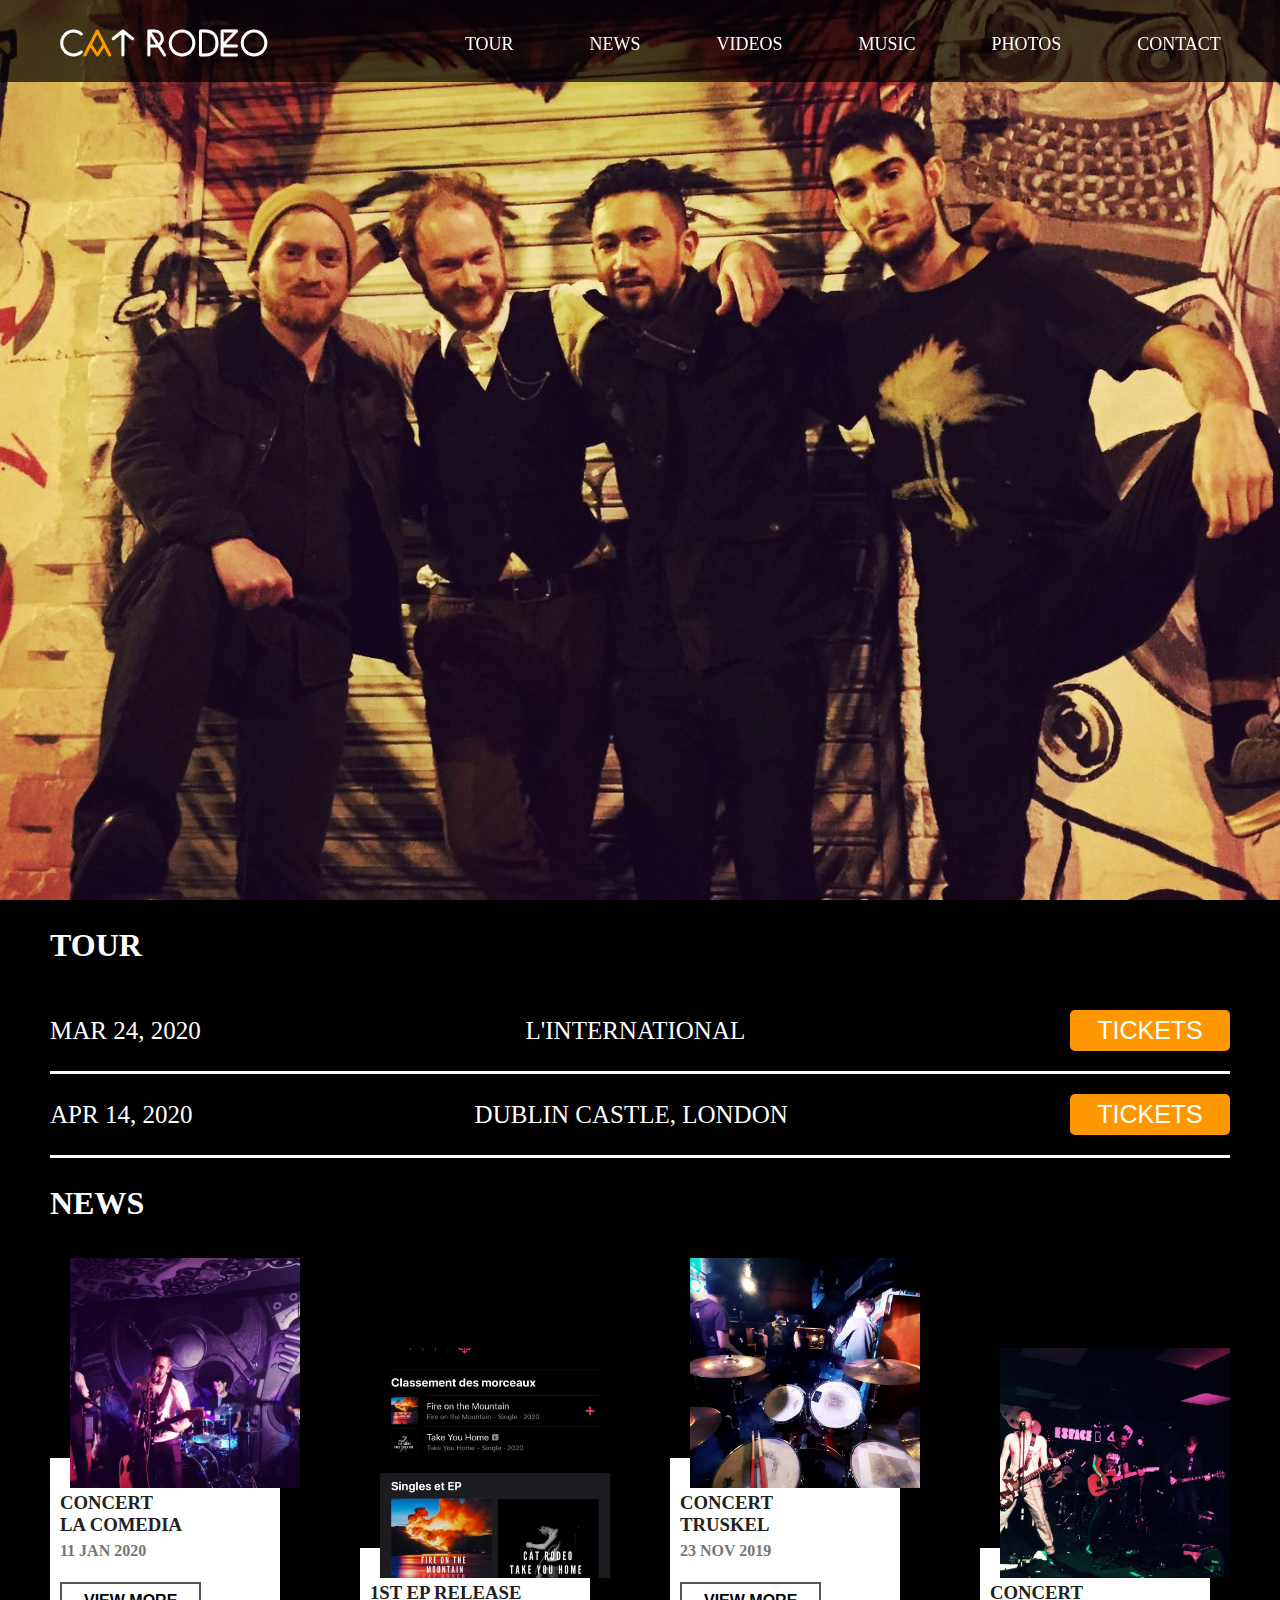
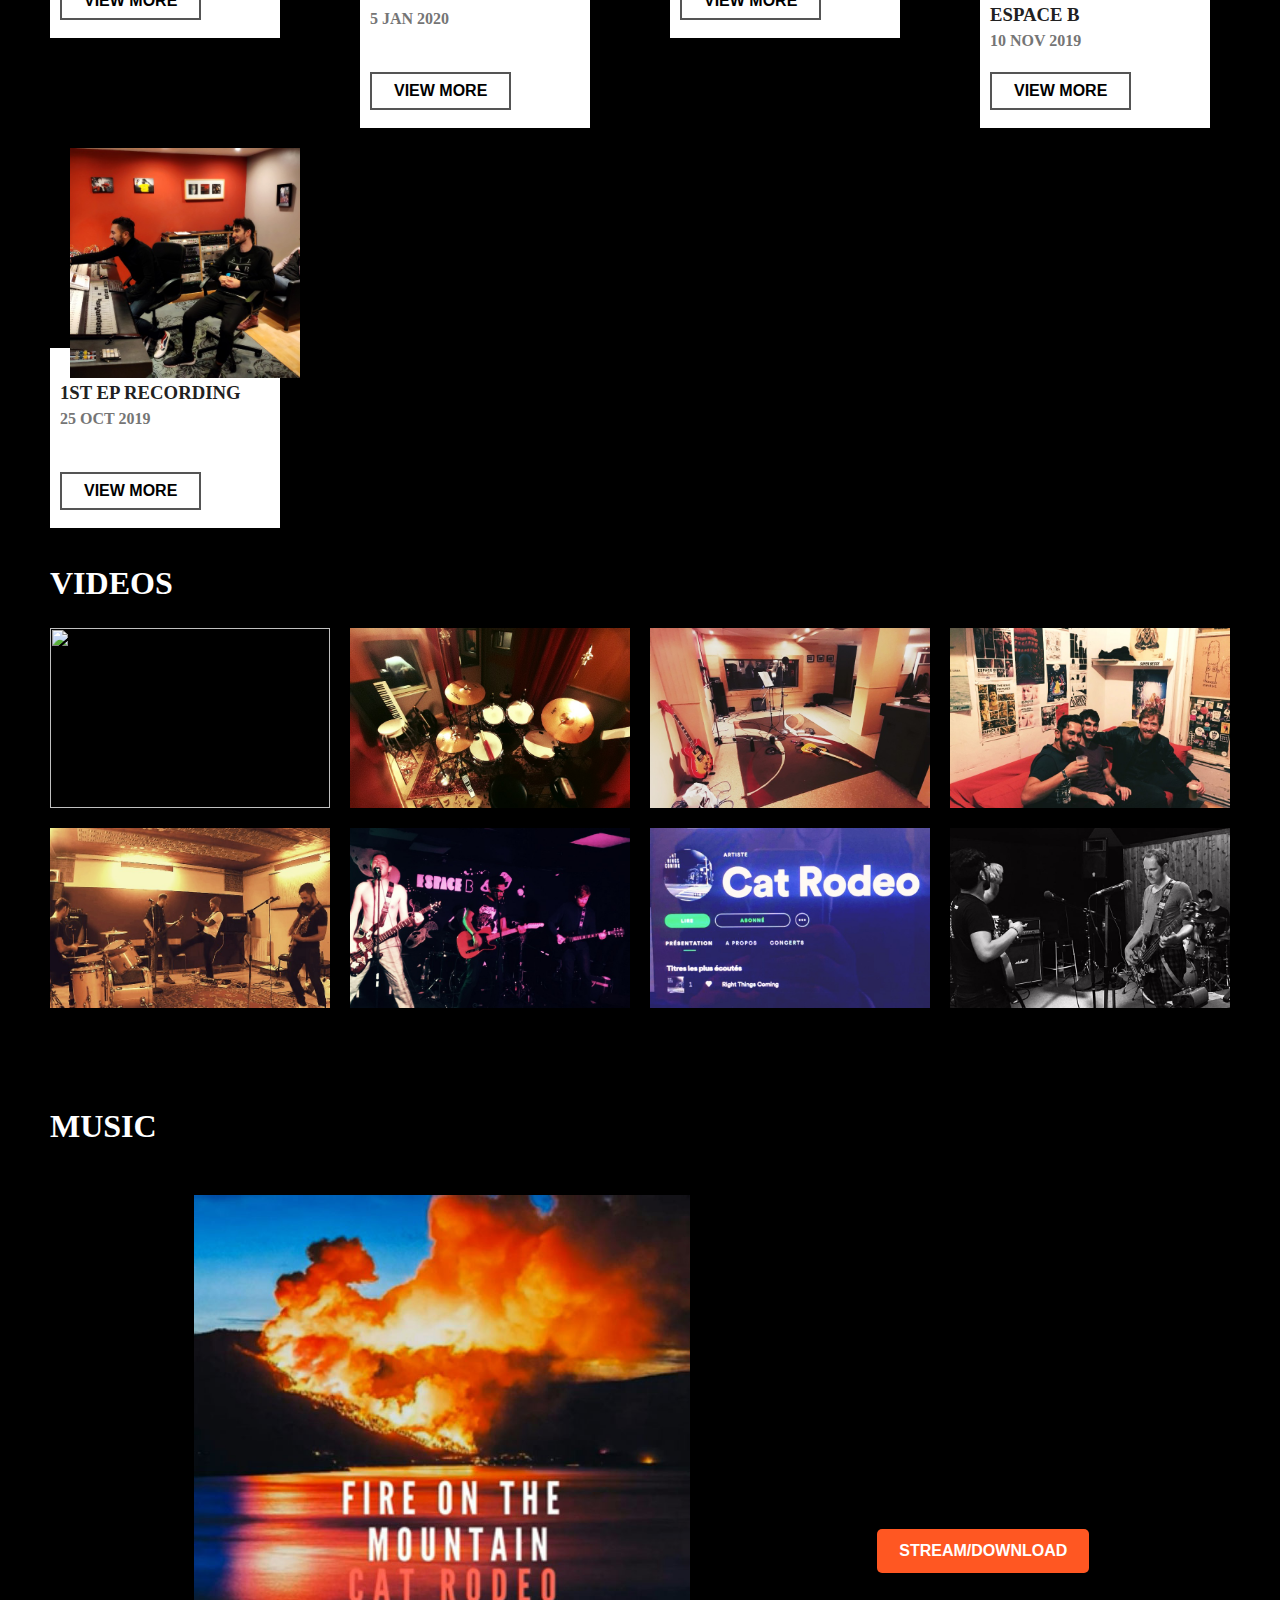
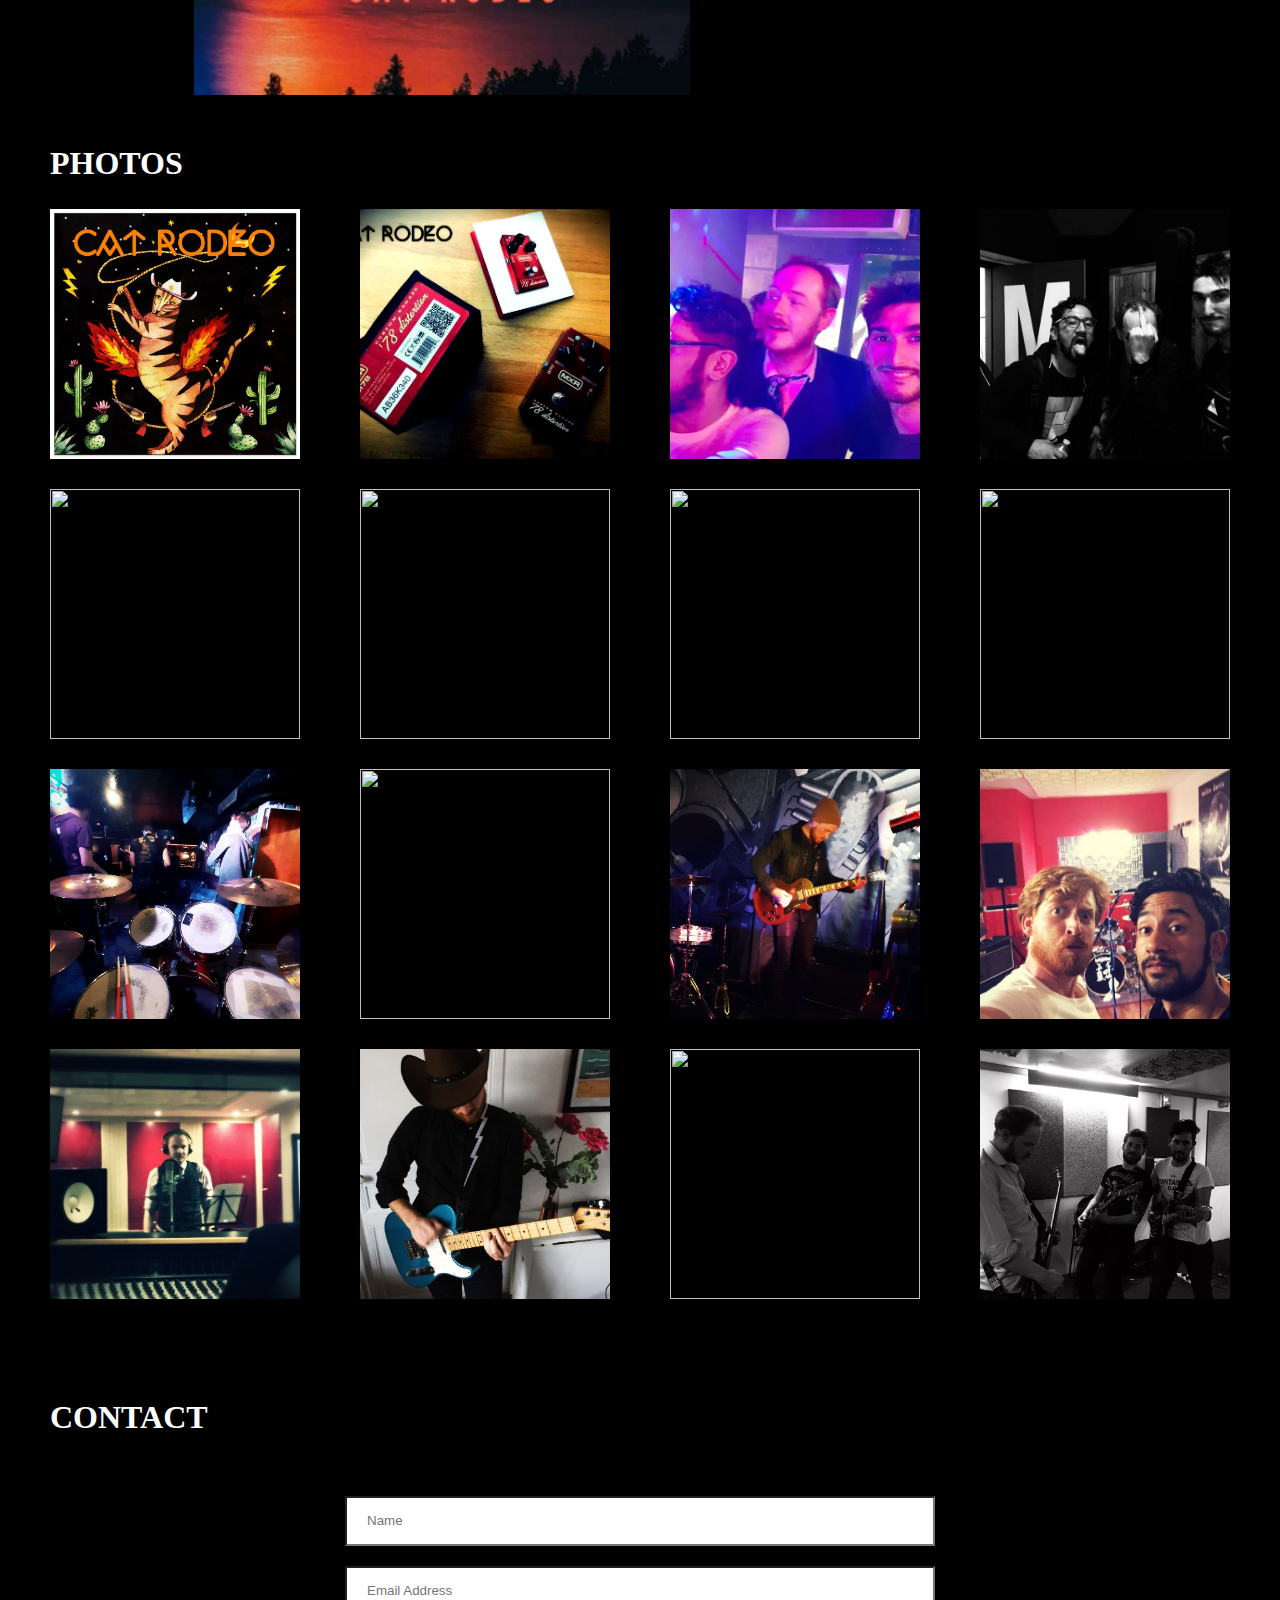
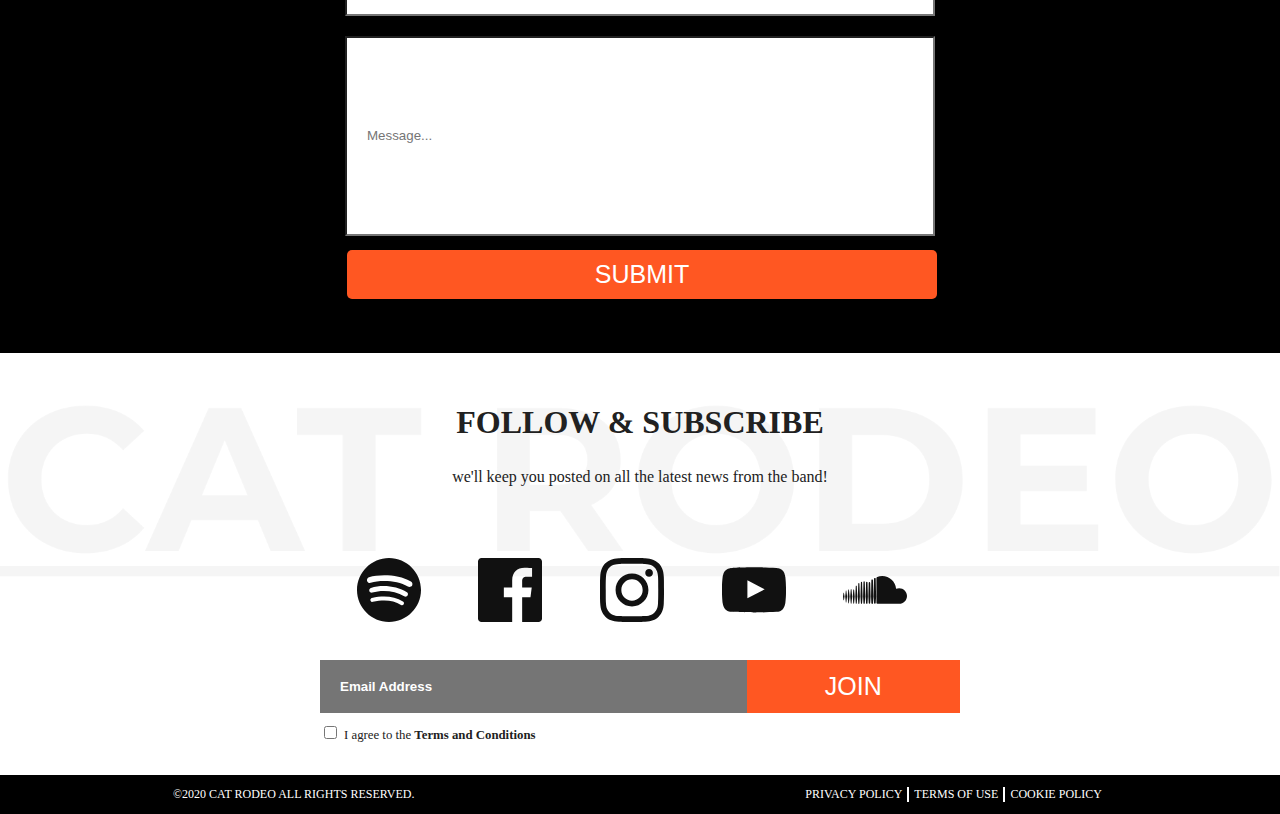
==== commit d6f2c842: "Mises à jour section Tour + Nav + taille images en responsive + taille logo social media en responsi" ====
--- a/index.html
+++ b/index.html
@@ -49,28 +49,20 @@
             
             
               <ul id="menu-vertical" class="menu-flex">
-                <li><a href="#tour">TOUR</a></li>
-                <li><a href="#news">NEWS</a></li>
-                <li><a href="#videos">VIDEOS</a></li>
-                <li><a href="#music">MUSIC</a></li>
-                <li><a href="#photos">PHOTOS</a></li>
-                <li><a href="#contact">CONTACT</a></li>
+                <li><a href="#tour" onclick="menuResponsive()">TOUR</a></li>
+                <li><a href="#news" onclick="menuResponsive()">NEWS</a></li>
+                <li><a href="#videos" onclick="menuResponsive()">VIDEOS</a></li>
+                <li><a href="#music" onclick="menuResponsive()">MUSIC</a></li>
+                <li><a href="#photos" onclick="menuResponsive()">PHOTOS</a></li>
+                <li><a href="#contact" onclick="menuResponsive()">CONTACT</a></li>
               </ul>
             
             
           </nav>
 
 
-
-
-
-
-
-
         </div>
-        <div class="background-main-image">
-          <!-- <img class="main-image" src="image\photo-large\groupe.jpg" > -->
-        </div>
+        <div class="background-main-image"></div>
       </header>
 
       <main>
@@ -80,7 +72,7 @@
             <div class="tickets">
               <span class="date">MAR 24, 2020</span>
               <span class="location">L'INTERNATIONAL</span>
-              <button class="button"><span>TICKETS </span></button>
+              <a href="https://www.facebook.com/events/2521131724819907/" target="_blank"><button class="button"><span>TICKETS </span></button></a>
             </div>
             <div class="tickets">
               <span class="date">APR 14, 2020</span>
--- a/style.css
+++ b/style.css
@@ -109,6 +109,31 @@
 	color: white;
 }
 
+.logo .A-orange {
+	color: #FF9800;
+}
+
+.main-image {
+	/*display: block;*/
+	width: 100%;
+	height: 90vh;
+	object-fit: cover;
+	margin-top: 75px;
+	/*position: relative;*/
+}
+
+div.background-main-image {
+	display: block;
+	background: center / cover no-repeat url("image/photo-large/groupe.jpg");
+	width: 100%;
+	/*margin: 0;
+	padding: 0;*/
+	/*background-position: center 25%;*/
+	/*height: 90vh;*/
+	/*background-color: yellow;*/
+	/*border: 3px solid blue;*/
+}
+
 @media only screen and (max-width: 950px) {
 	.logo h1 {
 		font-size: 30px;
@@ -158,30 +183,6 @@
 		/*justify-content: space-evenly;*/
 	}
 
-}
-
-
-.logo .A-orange {
-	color: #FF9800;
-}
-
-.main-image {
-	/*display: block;*/
-	width: 100%;
-	height: 90vh;
-	object-fit: cover;
-	margin-top: 75px;
-	/*position: relative;*/
-}
-
-div.background-main-image {
-	display: block;
-	background: center / cover no-repeat url("image/photo-large/groupe.jpg");
-	width: 100%;
-	background-position: center 25%;
-	/*height: 90vh;*/
-	/*background-color: yellow;*/
-	/*border: 3px solid blue;*/
 }
 
 @media only screen and (max-width: 550px) {
@@ -335,9 +336,13 @@
 	/*border: 2px solid red;*/
 }
 
-
-
-
+@media screen and (max-width: 450px) {
+	.tickets {
+		flex-direction: column;
+		align-items: center;
+		line-height: 2em;
+	}
+}
 
 /* button => https://www.w3schools.com/howto/howto_css_animate_buttons.asp*/
 
@@ -381,6 +386,11 @@
   right: 0;
 }
 
+#tour a:hover {
+	text-decoration: none;
+	color: white;
+}
+
 
 @media only screen and (max-width: 830px) {
 	.tickets, .button {
@@ -389,6 +399,10 @@
 	.button {
 		width: 140px;
 	}
+	div.tickets span {
+		padding: 0 5px;
+		text-align : center;
+	}
 }
 
 @media only screen and (max-width: 630px) {
@@ -397,6 +411,21 @@
 	}
 	.button {
 		width: 120px;
+	}
+}
+
+@media only screen and (max-width: 500px) {
+	.tickets, .button {
+		font-size: 15px !important;
+	}
+	.button {
+		width: 110px;
+	}
+}
+
+@media only screen and (max-width: 450px) {
+	.button {
+		/*width: 50%;*/
 	}
 }
 
@@ -771,9 +800,9 @@
 }
 
 .rectangle-photos {
-	/*background-color: orange;*/
 	width: 100%;
 	height: 100%;
+	margin: auto;
 	/*border: 3px solid red;*/
 }
 
@@ -863,6 +892,26 @@
   }
 }
 
+@media only screen and (max-width: 450px){
+  .rectangle-photos {
+	width: 90%;
+	height: 90%;
+  }
+}
+@media only screen and (max-width: 400px){
+  .rectangle-photos {
+	width: 80%;
+	height: 80%;
+  }
+}
+
+@media only screen and (max-width: 350px){
+  .rectangle-photos {
+	width: 70%;
+	height: 70%;
+  }
+}
+
 /* ---PHOTOS--- */
 
 
@@ -1168,6 +1217,18 @@
 	}
 }
 
+@media only screen and (max-width: 500px) {
+    .w2 {
+    	width: 2.5rem;
+	}
+}
+
+@media only screen and (max-width: 400px) {
+    .w2 {
+    	width: 2rem;
+	}
+}
+
 /* Social Media Icons */
 
 /* ---FOLLOW--- */
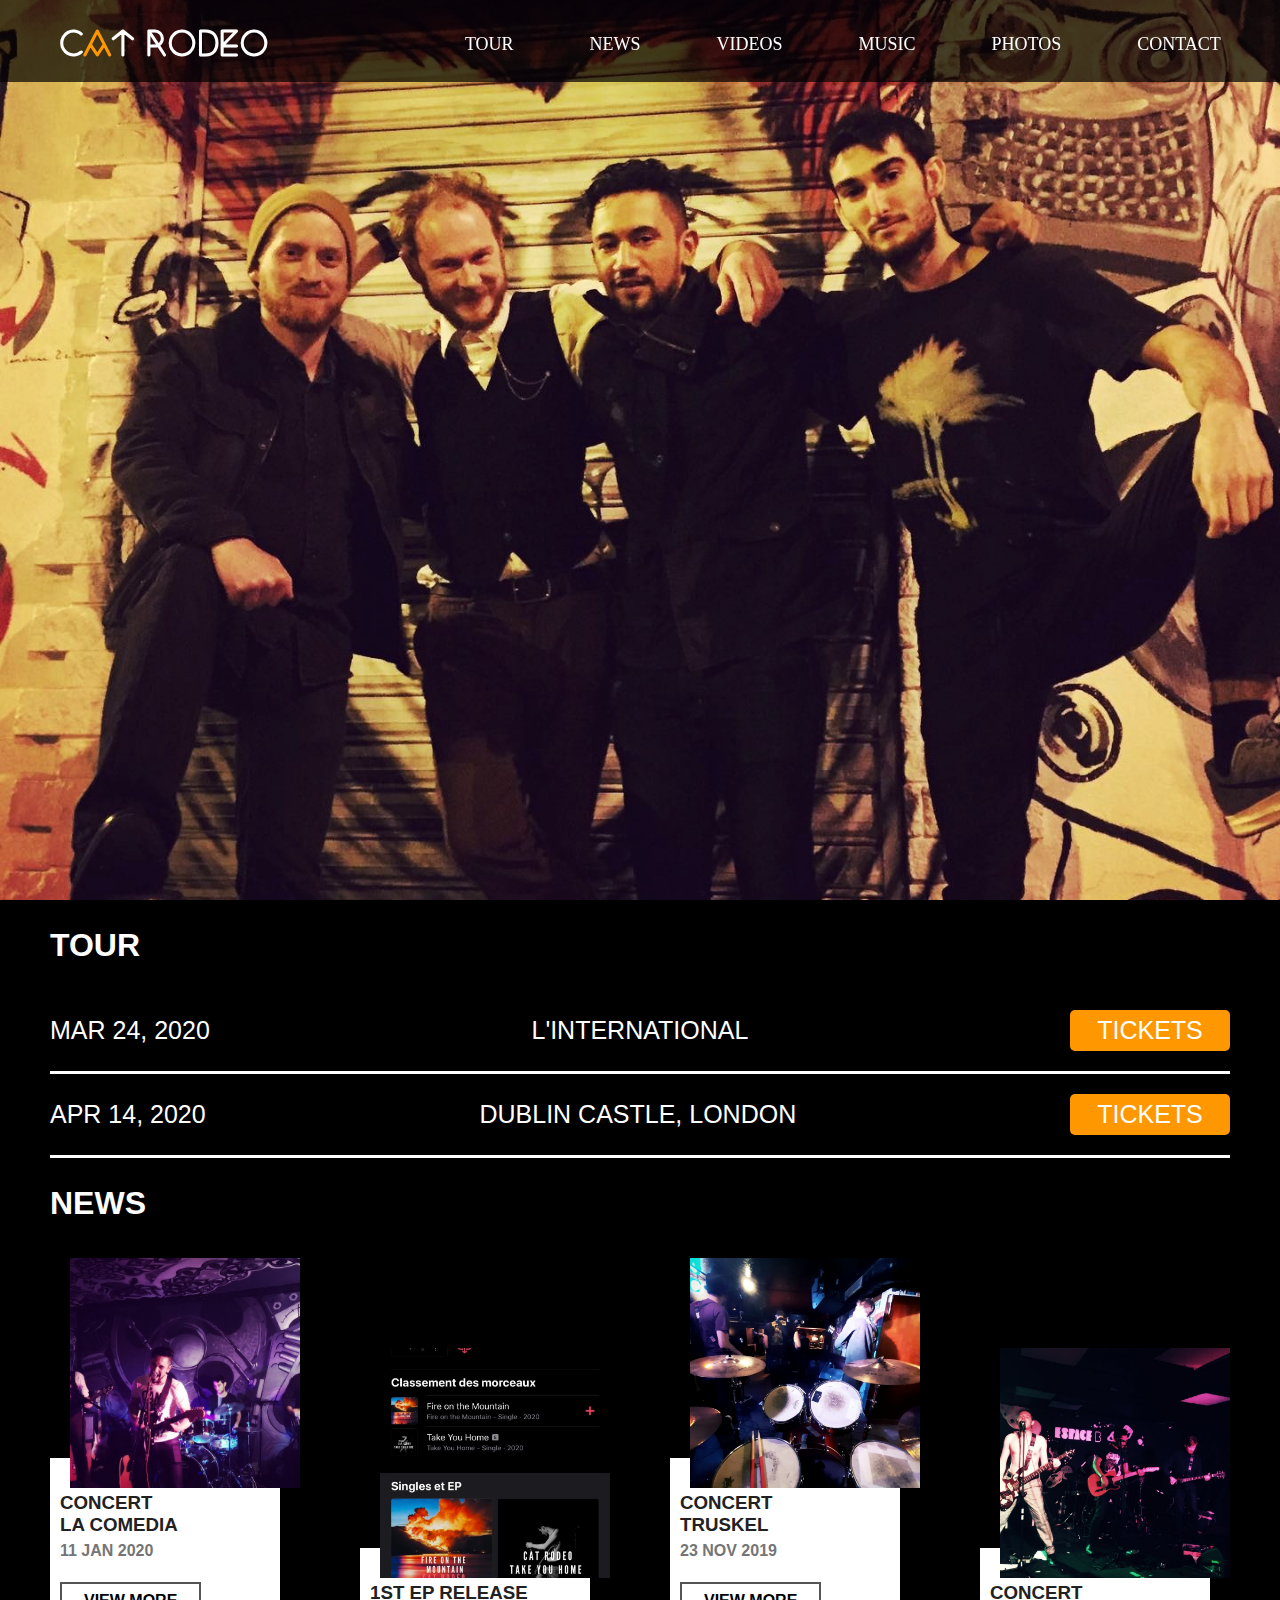
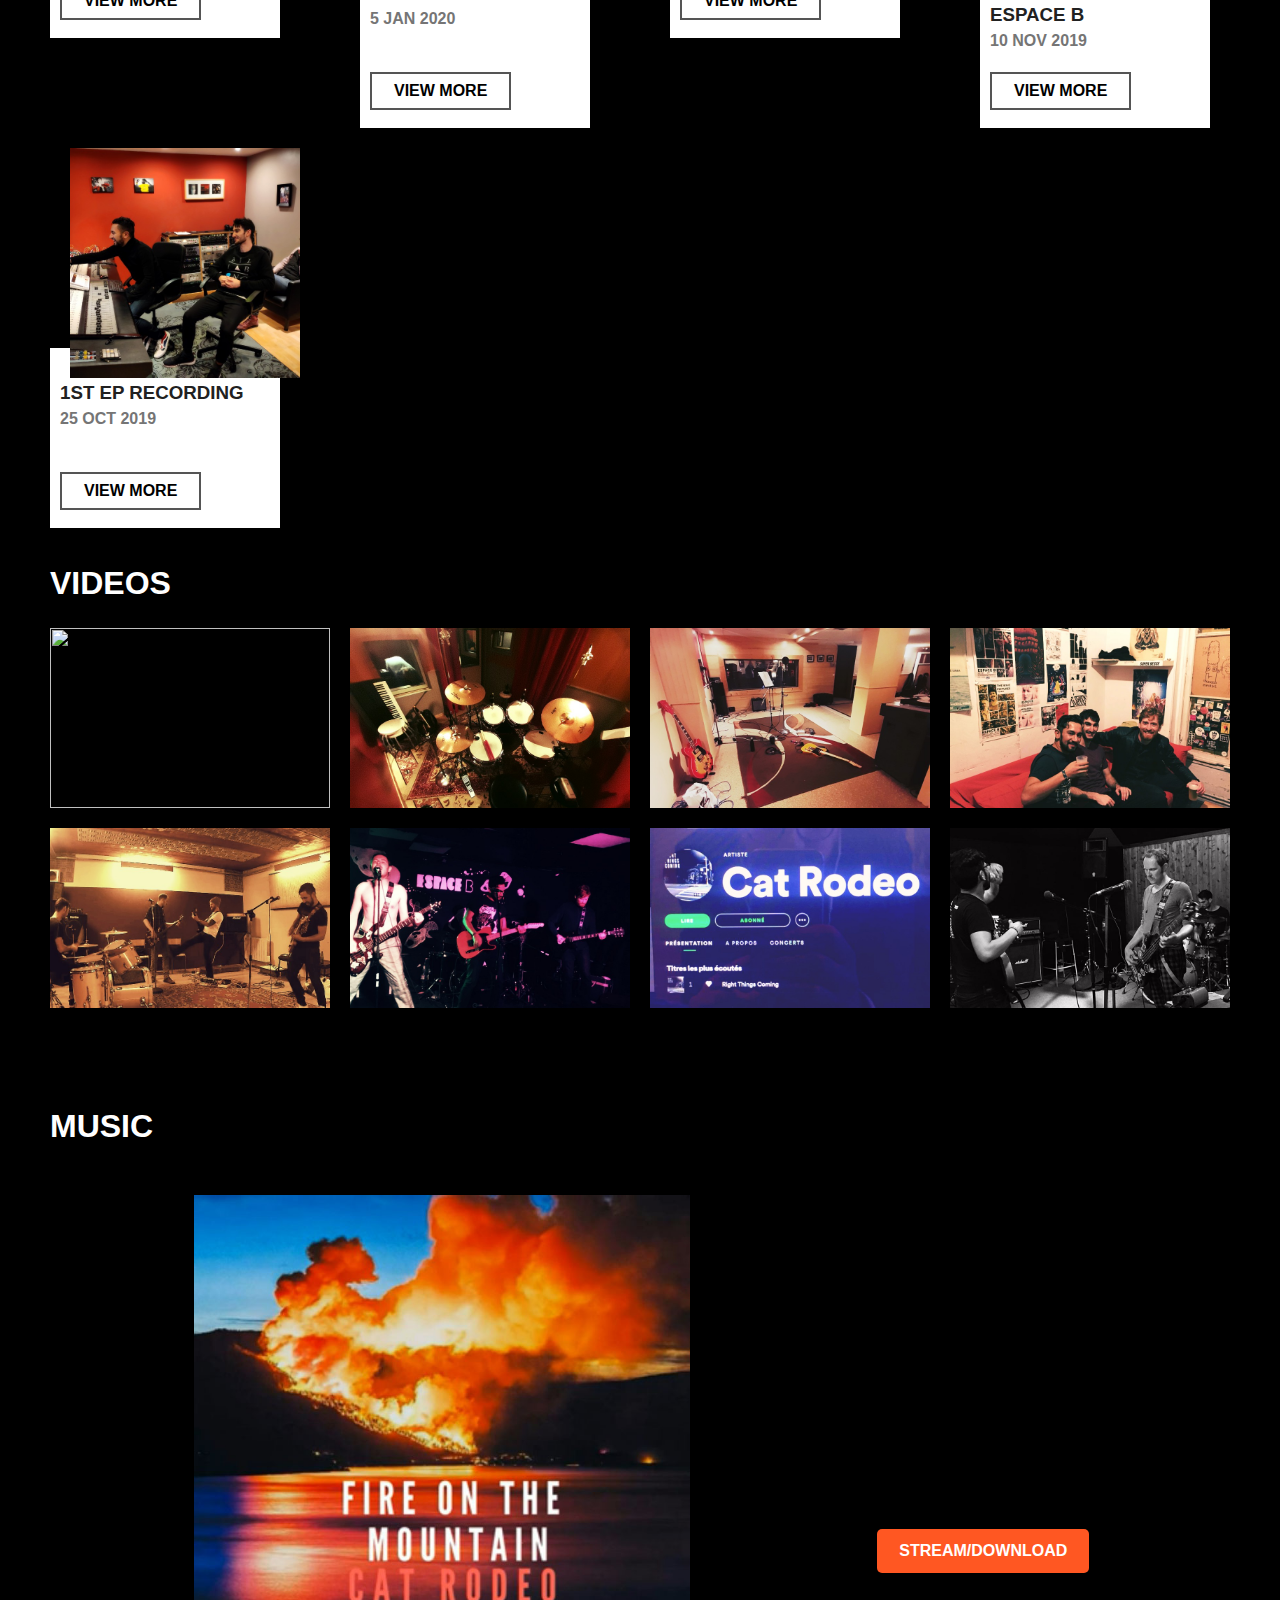
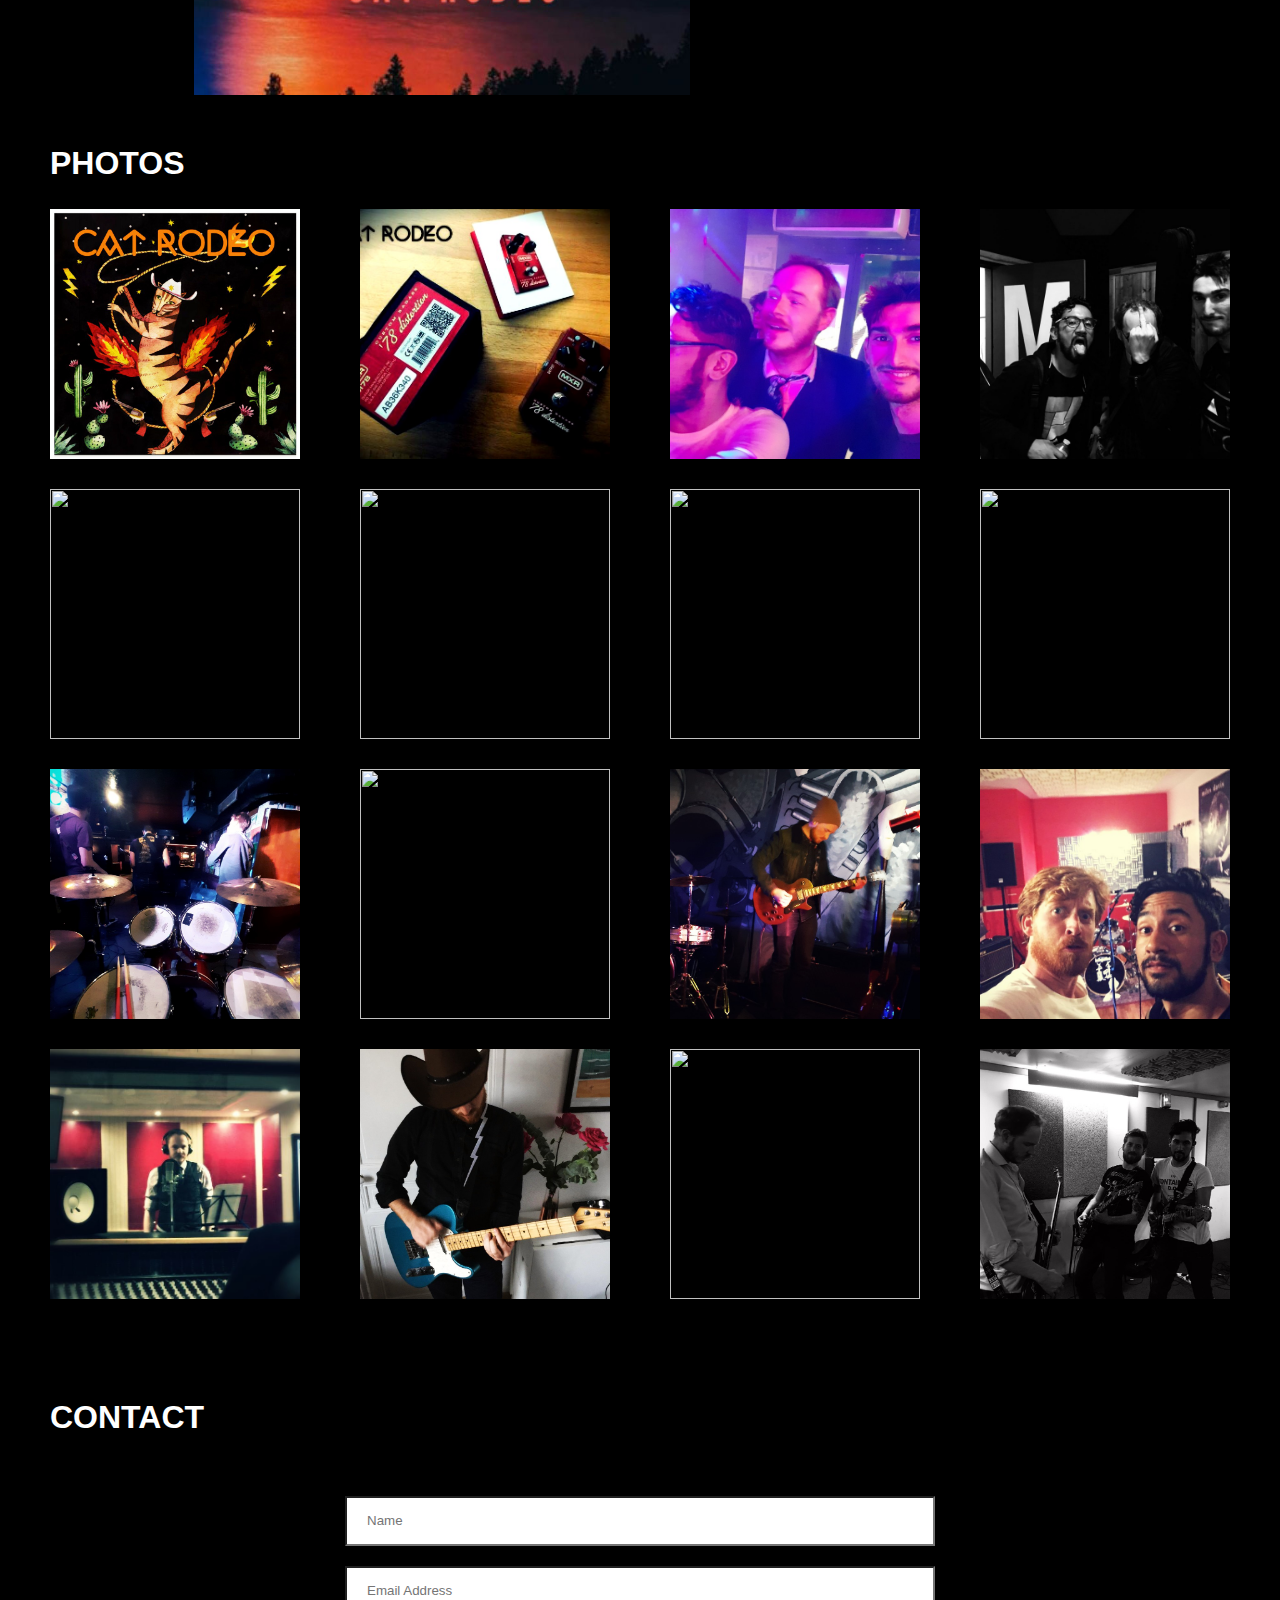
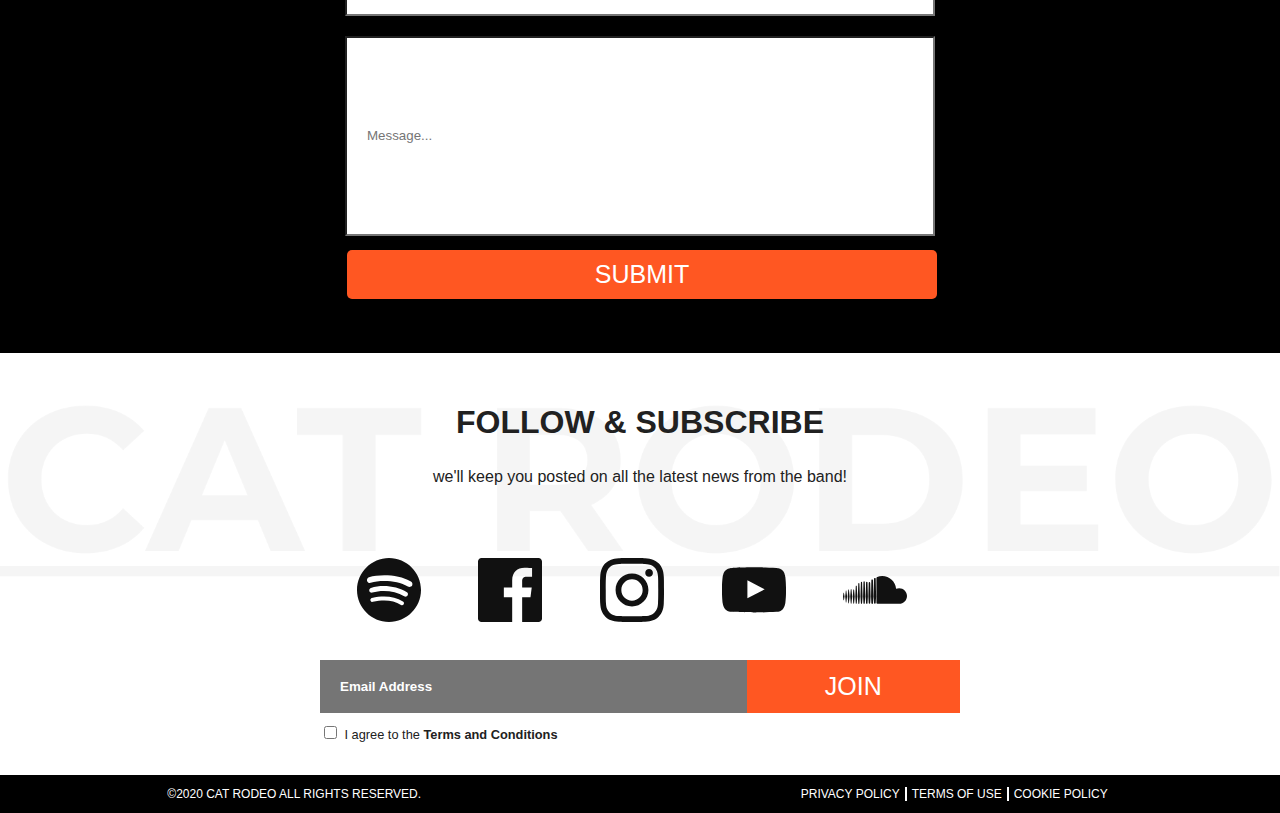
==== commit 2c23a071: "CSS variables + outline retiré sur les boutons lorsqu'on clique + modifie couoleur contour de l'inpu" ====
--- a/index.html
+++ b/index.html
@@ -276,7 +276,7 @@
                 <form action="https://catrodeo.us4.list-manage.com/subscribe/post?u=361f58b13d23169917ba26f6a&amp;id=972ef4f895" method="post" id="mc-embedded-subscribe-form" name="mc-embedded-subscribe-form" class="validate" target="_blank" novalidate>
                   <div id="mc_embed_signup_scroll" class="form-follow form-follow1">
                   
-                  <div class="mc-field-group">
+                  <div id="mc-field-group" class="mc-field-group">
                     <label for="mce-EMAIL"></label>
                     <input type="email" value="" name="EMAIL" class="required email rectangle-mail" placeholder="Email Address" id="mce-EMAIL" required>
                   </div>
@@ -410,8 +410,8 @@
 const messageSucces = document.getElementById("mce-success-response");
 
 const myCheck = document.getElementById("myCheckbox");
-
 const inputEmail = document.getElementById("mce-EMAIL");
+const divInputMail = document.getElementById("mc-field-group");
 
 // const buttonSubmit = document.getElementById("mc-embedded-subscribe");
 // buttonSubmit.addEventListener("click", e => {
@@ -426,15 +426,23 @@
 // });
 
 function afficheMessageSucces() {
+  divInputMail.classList.add("success");
   messageSucces.style.display = "inline";
+  setTimeout(() => {
+    messageSucces.style.display = "none";
+    divInputMail.classList.remove("success");
+  }, 20000);
 }
 
 function afficheMessageErreur(errorType) {
+  divInputMail.classList.add("error");
   const messageErreur = ((errorType === "mailNonValide") ? messageErreurMailNonValide : messageErreurCheckboxNonCocher);
   messageErreur.style.display = "inline";
   setTimeout(() => {
     messageErreur.style.display = "none";
-  }, 5000)
+    divInputMail.classList.remove("error");
+
+  }, 10000);
 }
 
 
--- a/style.css
+++ b/style.css
@@ -1,7 +1,19 @@
+/*@import url('https://fonts.googleapis.com/css?family=Open+Sans&display=swap');*/
+
+:root {
+  --success-color: #2ecc71;
+  --error-color: #e74c3c;
+}
+
+* {
+  /*box-sizing: border-box;*/
+}
+
 body {
 	color: white;
 	background-color: black;
-	font-family: "Open Sans";
+	font-family: 'Open Sans', sans-serif;
+	min-height: 100vh;
 	margin: 0;
 }
 
@@ -358,6 +370,7 @@
   transition: all 0.5s;
   cursor: pointer;
   font-weight: 500;
+  outline: none;
   /*margin: 20px;*/
 }
 
@@ -544,6 +557,7 @@
   -webkit-transition-duration: 0.4s; /* Safari */
   transition-duration: 0.4s;
   cursor: pointer;
+  outline: none;
 }
 
 .view-more:hover {
@@ -685,6 +699,7 @@
   -webkit-transition-duration: 0.4s; /* Safari */
   transition-duration: 0.4s;
   cursor: pointer;
+  outline: none;
 }
 
 .download:hover {
@@ -968,7 +983,6 @@
 }
 
 
-
 input[type=submit] {
   background-color: #ff5722;
   border-radius: 5px;
@@ -979,11 +993,10 @@
   text-decoration: none;
   margin: 4px 2px;
   cursor: pointer;
-
   font-size: 25px;
   font-weight: 500;
-
   transition: 0.5s;
+  outline: none;
 }
 
 input[type=text], input[type=email] {
@@ -1000,12 +1013,18 @@
   color: white;
 }
 
+#contact input:focus {
+	/*outline: 0;
+	border-color: #bdbdbd;*/
+}
+
 /* ---CONTACT--- */
 
 
 
 
 /* FOLLOW */
+
 
 
 .rectangle-mail#mce-EMAIL {
@@ -1112,6 +1131,7 @@
   font-weight: 500;
 }
 
+
 .form-follow {
 	display: flex;
 	align-items: center;
@@ -1135,7 +1155,15 @@
 }
 
 
-
+div.mc-field-group.success input {
+  border: 2px solid var(--success-color) !important;
+  /*border-color: var(--success-color) !important;*/
+}
+
+div.mc-field-group.error input {
+  border: 2px solid var(--error-color) !important;
+  /*border-color: var(--error-color) !important;*/
+}
 
 
 
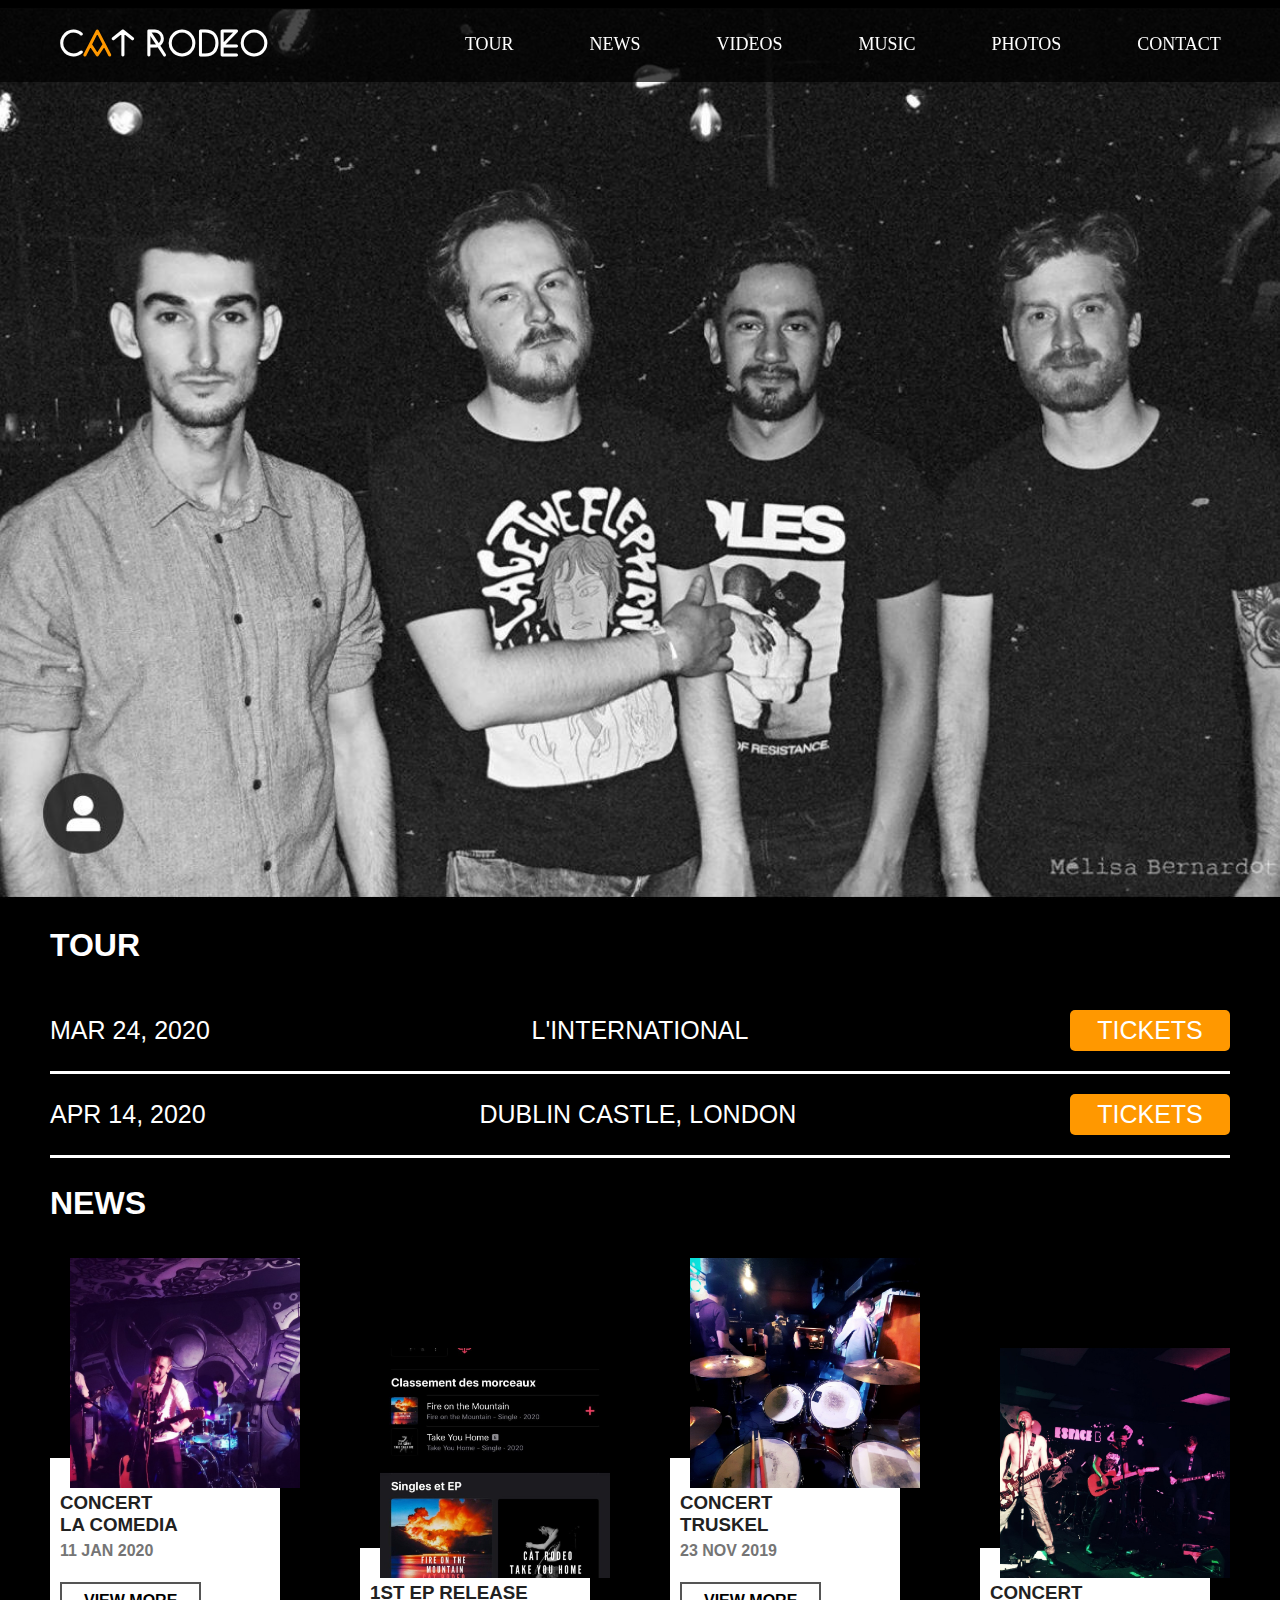
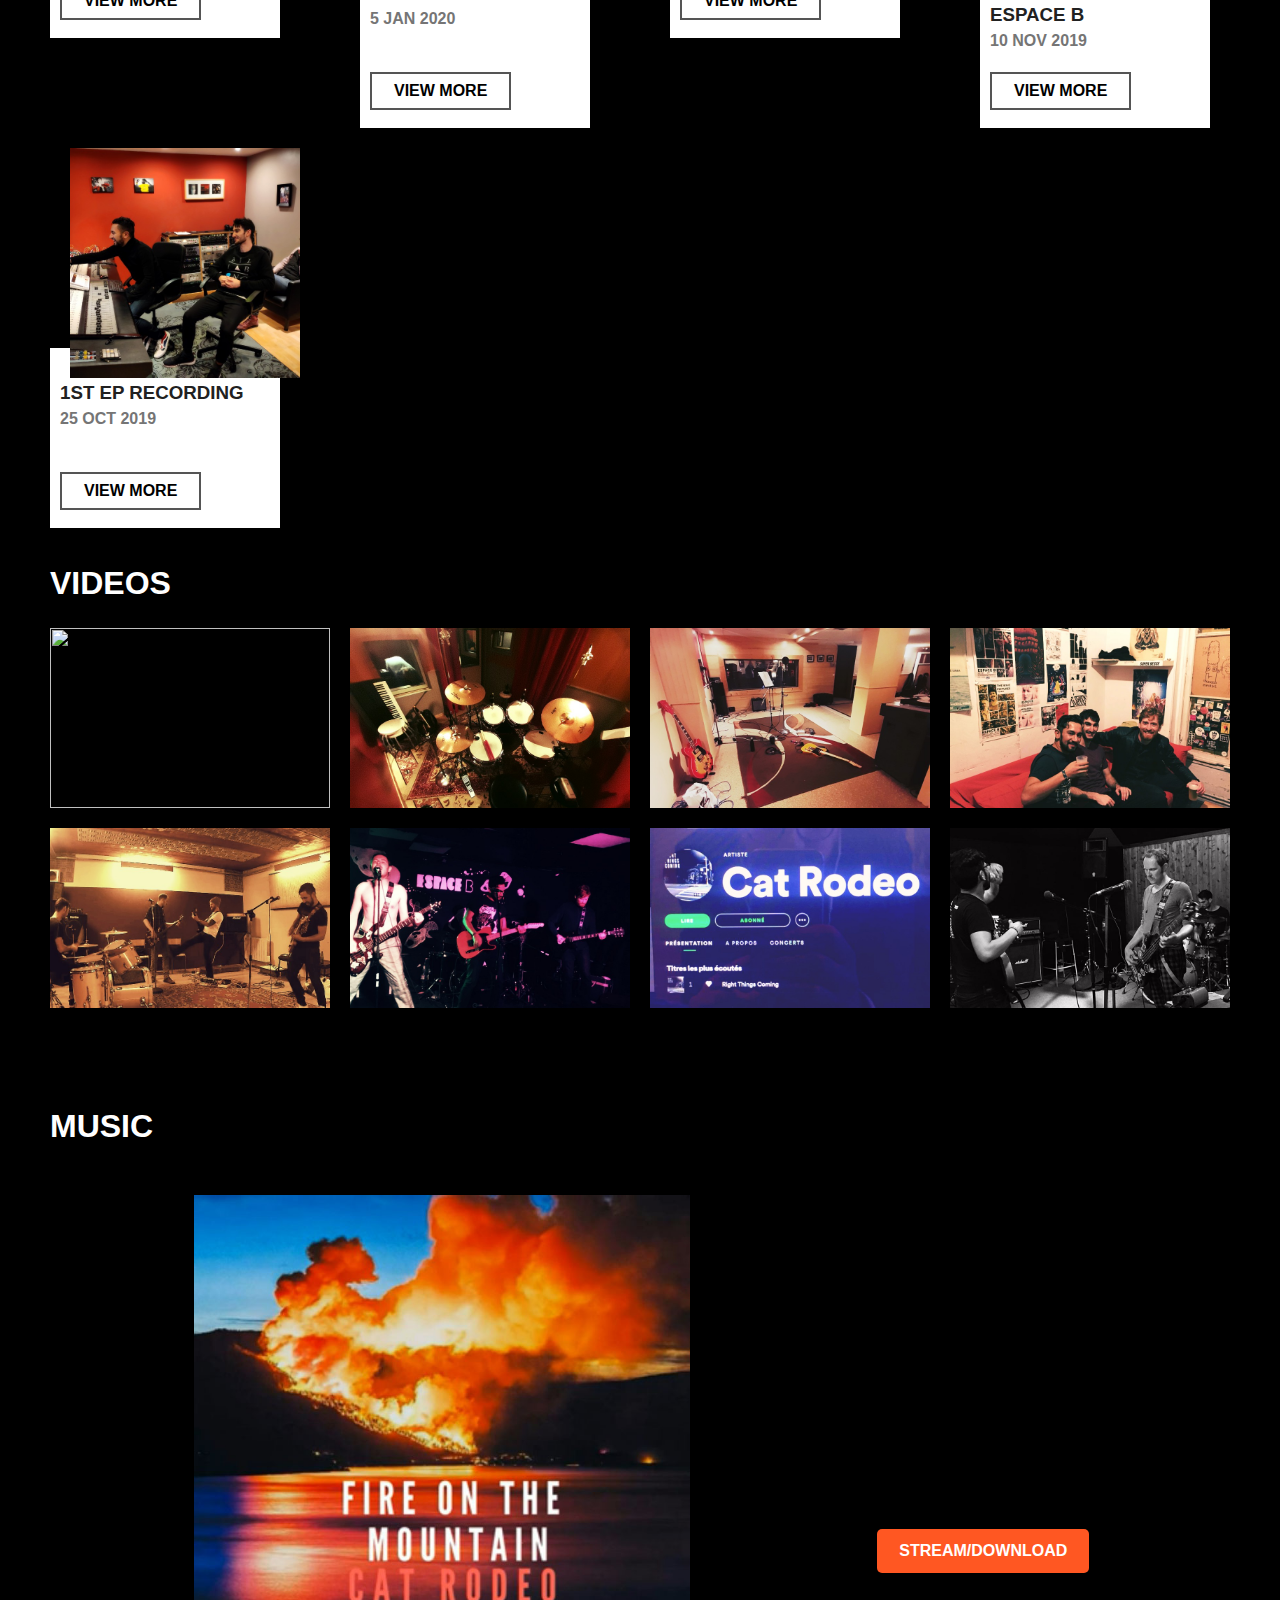
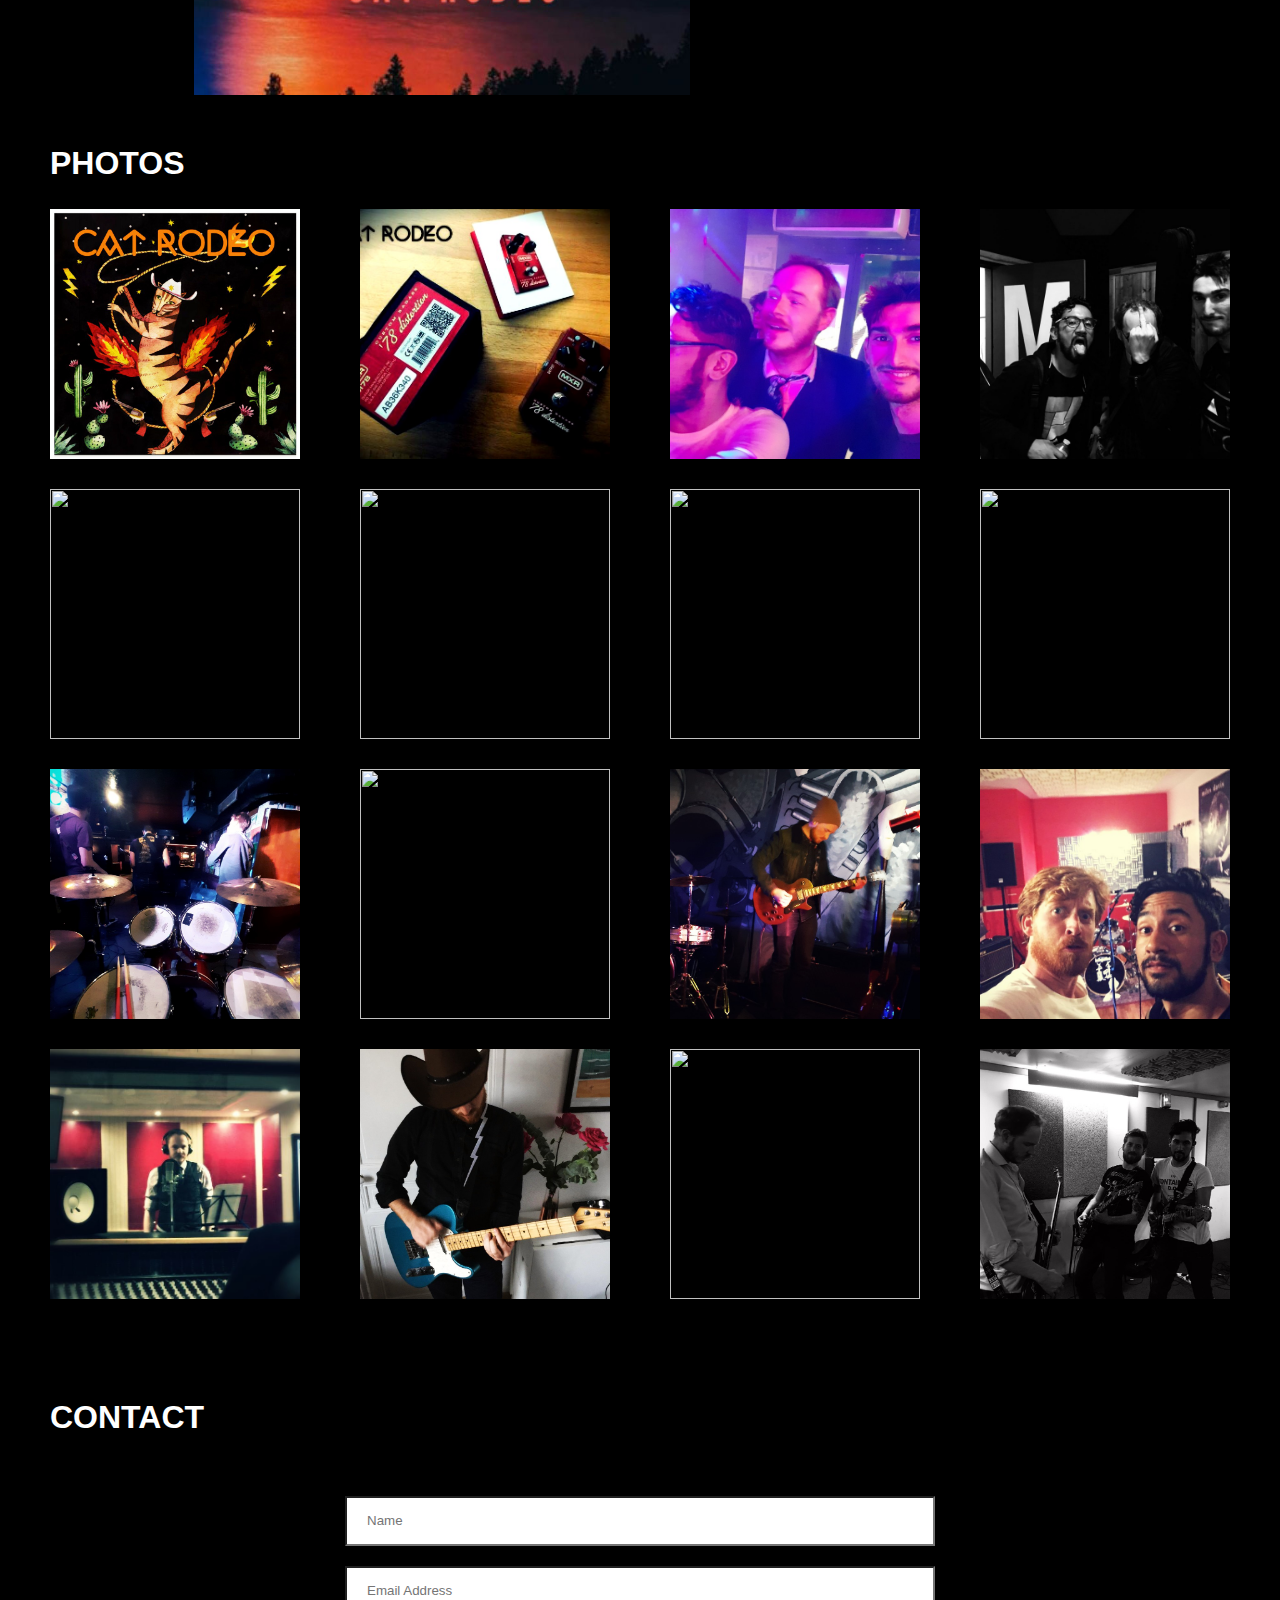
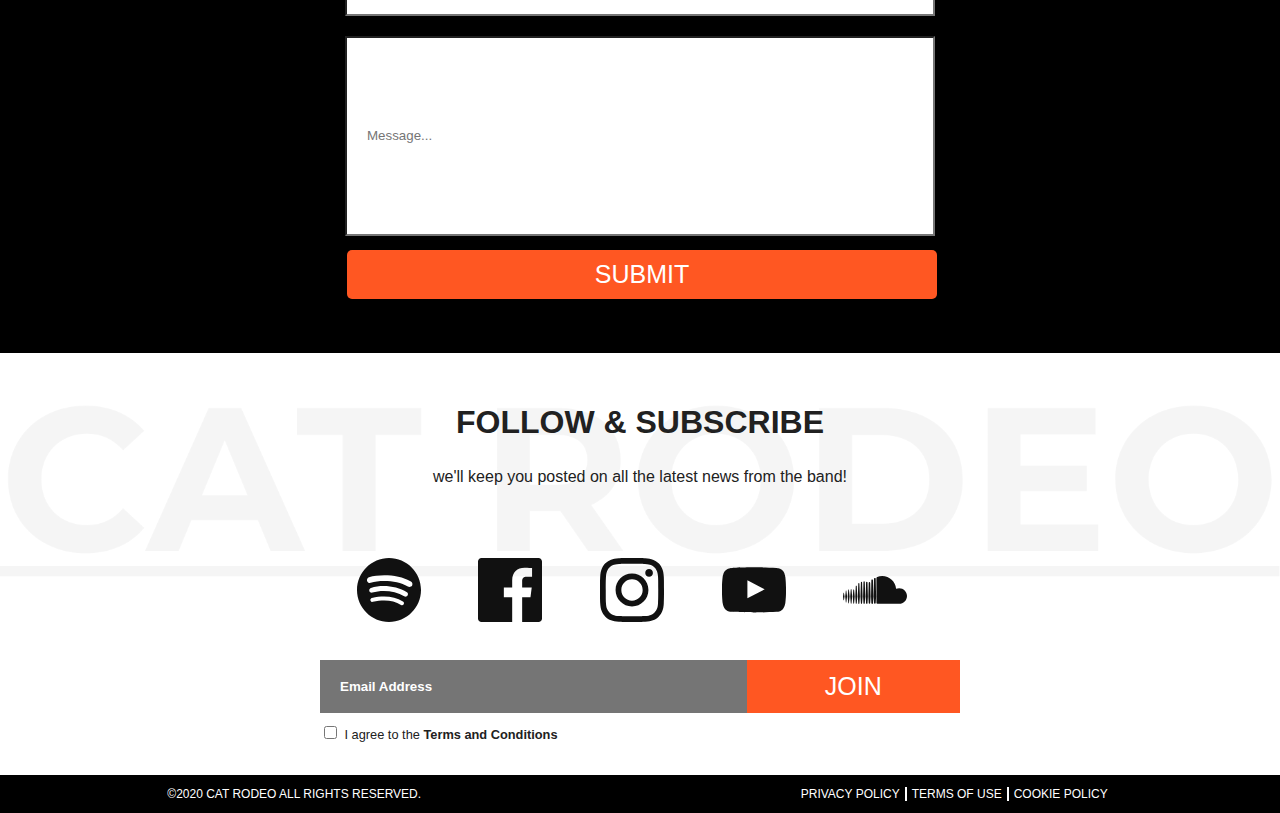
==== commit 4cf3884e: "Image background updated" ====
--- a/index.html
+++ b/index.html
@@ -5,6 +5,7 @@
       <meta name="viewport" content="width=device-width, initial-scale=1">
       <link rel="stylesheet" type="text/css" href="style.css">
       <link rel="stylesheet" type="text/css" href="style-font.css">
+      <link rel="stylesheet" href="https://cdnjs.cloudflare.com/ajax/libs/animate.css/3.7.2/animate.min.css">
       <!-- <link rel="stylesheet" href="https://unpkg.com/tachyons@4.10.0/css/tachyons.min.css"/> -->
       <title>CAT RODEO</title>
       <link rel="icon" type="image/png" href="image/favicon/cat-rodeo-favicon-2.png" />
@@ -77,7 +78,7 @@
             <div class="tickets">
               <span class="date">APR 14, 2020</span>
               <span class="location">DUBLIN CASTLE, LONDON</span>
-              <button class="button"><span>TICKETS </span></button>
+              <button id="buttonTicket" class="button"><span>TICKETS </span></button>
             </div>
           </div>
 
@@ -465,9 +466,6 @@
 
 
 
-
-
-
 /* Menu responsive */
 
 const menuHamburger = document.getElementById("menu-hamburger");
@@ -494,6 +492,29 @@
 }
 
 
+
+
+// Animation boutons lors du clic
+
+// const buttonTicket = document.getElementById("buttonTicket");
+
+// buttonTicket.addEventListener("click", (e) => {  
+  
+//   const eventButtonTicket = e.currentTarget;
+//   console.log(eventButtonTicket);
+//   eventButtonTicket.classList.add('animated', 'bounce');
+//   setTimeout(function(eventButtonTicket) {
+//     console.log(eventButtonTicket);
+//     eventButtonTicket.classList.remove('animated', 'bounce');
+//   }, 2000);
+// });
+
+
+
+
+
+
+
 </script>
 
 
--- a/style.css
+++ b/style.css
@@ -136,7 +136,7 @@
 
 div.background-main-image {
 	display: block;
-	background: center / cover no-repeat url("image/photo-large/groupe.jpg");
+	background: center center / cover no-repeat url("image/photo-large/groupe.jpg");
 	width: 100%;
 	/*margin: 0;
 	padding: 0;*/
@@ -177,6 +177,9 @@
 	ul#menu-vertical.menu-flex {
 		font-size: 16px;
 	}
+	header.main-page {
+		height: 80vh;
+	}
 }
 
 @media only screen and (max-width: 730px) {
@@ -186,6 +189,9 @@
 	/*.nav, .logo {
 		margin: 0 20px;
 	}*/
+	header.main-page {
+		height: 70vh;
+	}
 }
 
 @media only screen and (max-width: 545px) {
@@ -200,6 +206,15 @@
 @media only screen and (max-width: 550px) {
 	div.background-main-image {	
 		/*margin-top: 80px;*/
+	}
+	header.main-page {
+		height: 60vh;
+	}
+}
+
+@media only screen and (max-width: 450px) {
+	header.main-page {
+		height: 50vh;
 	}
 }
 
@@ -373,6 +388,10 @@
   outline: none;
   /*margin: 20px;*/
 }
+
+/*.button:active {
+	animated bounce;
+}*/
 
 .button span {
   cursor: pointer;
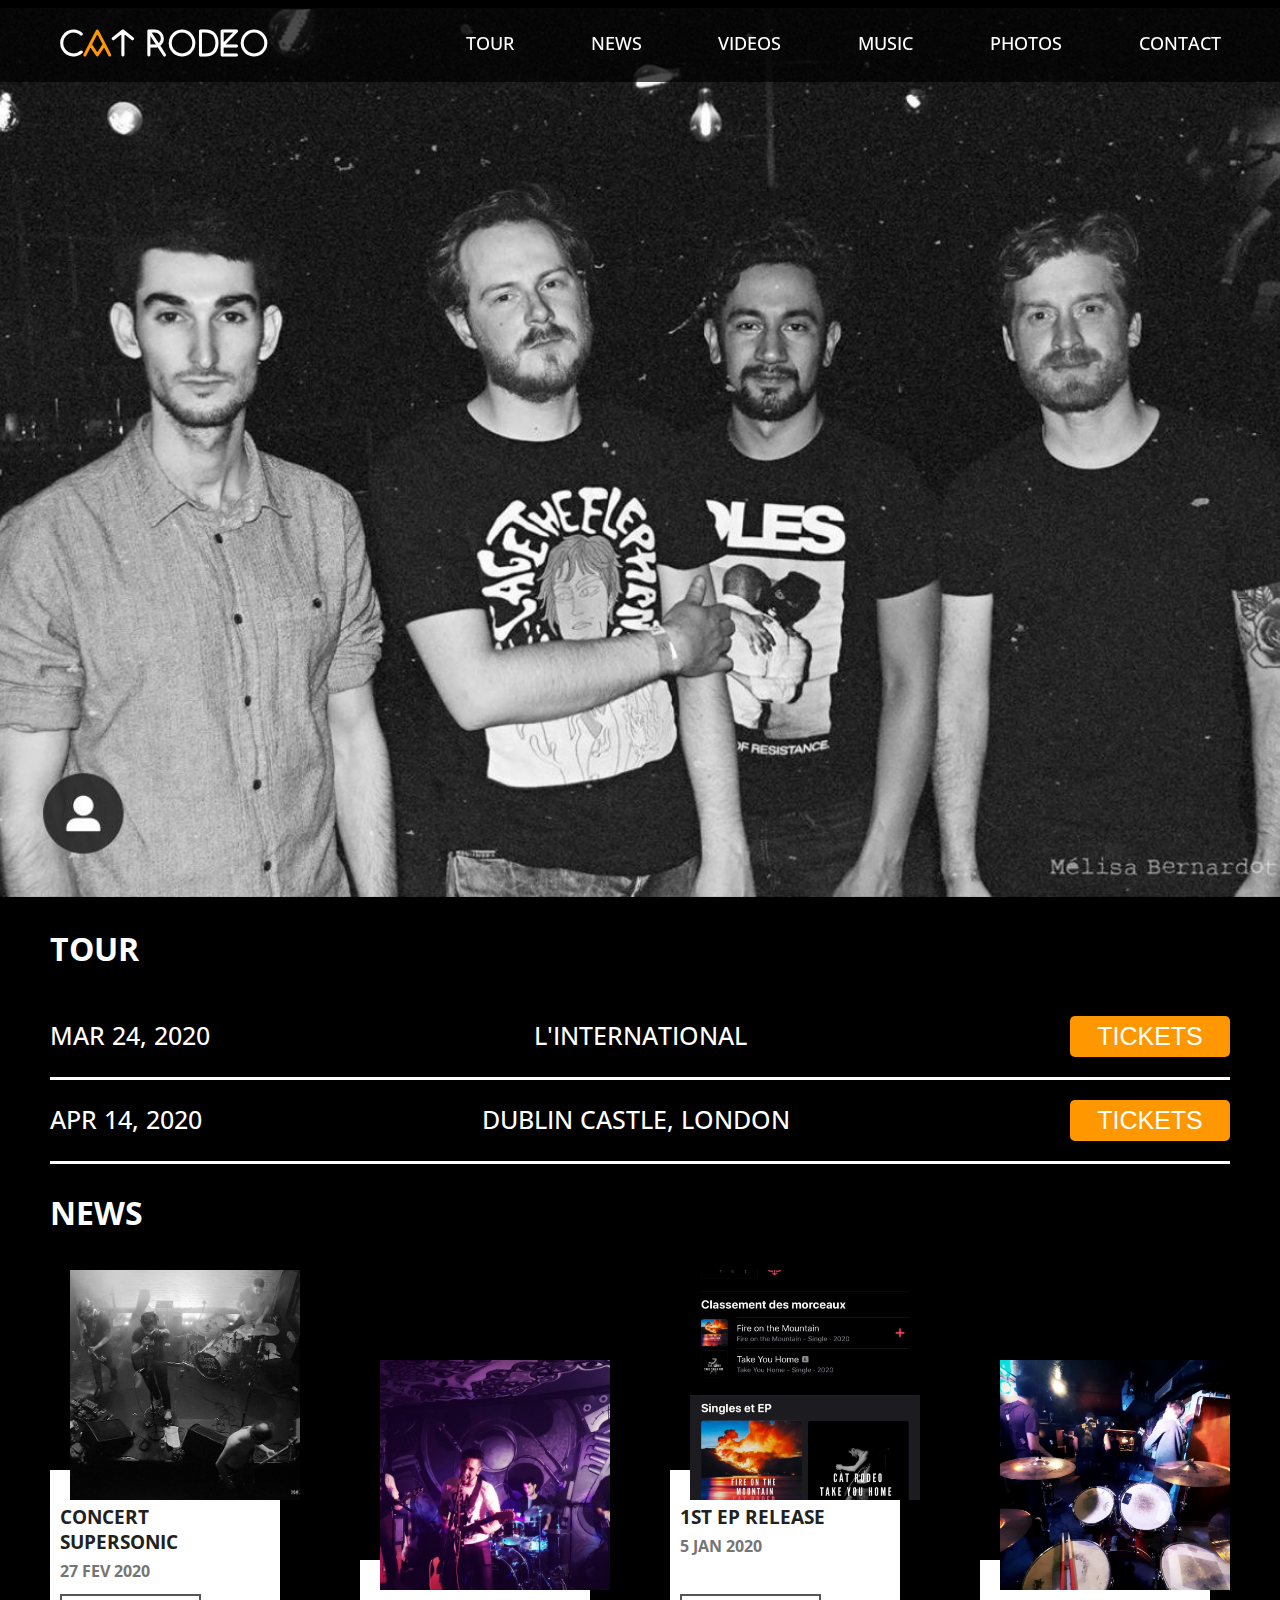
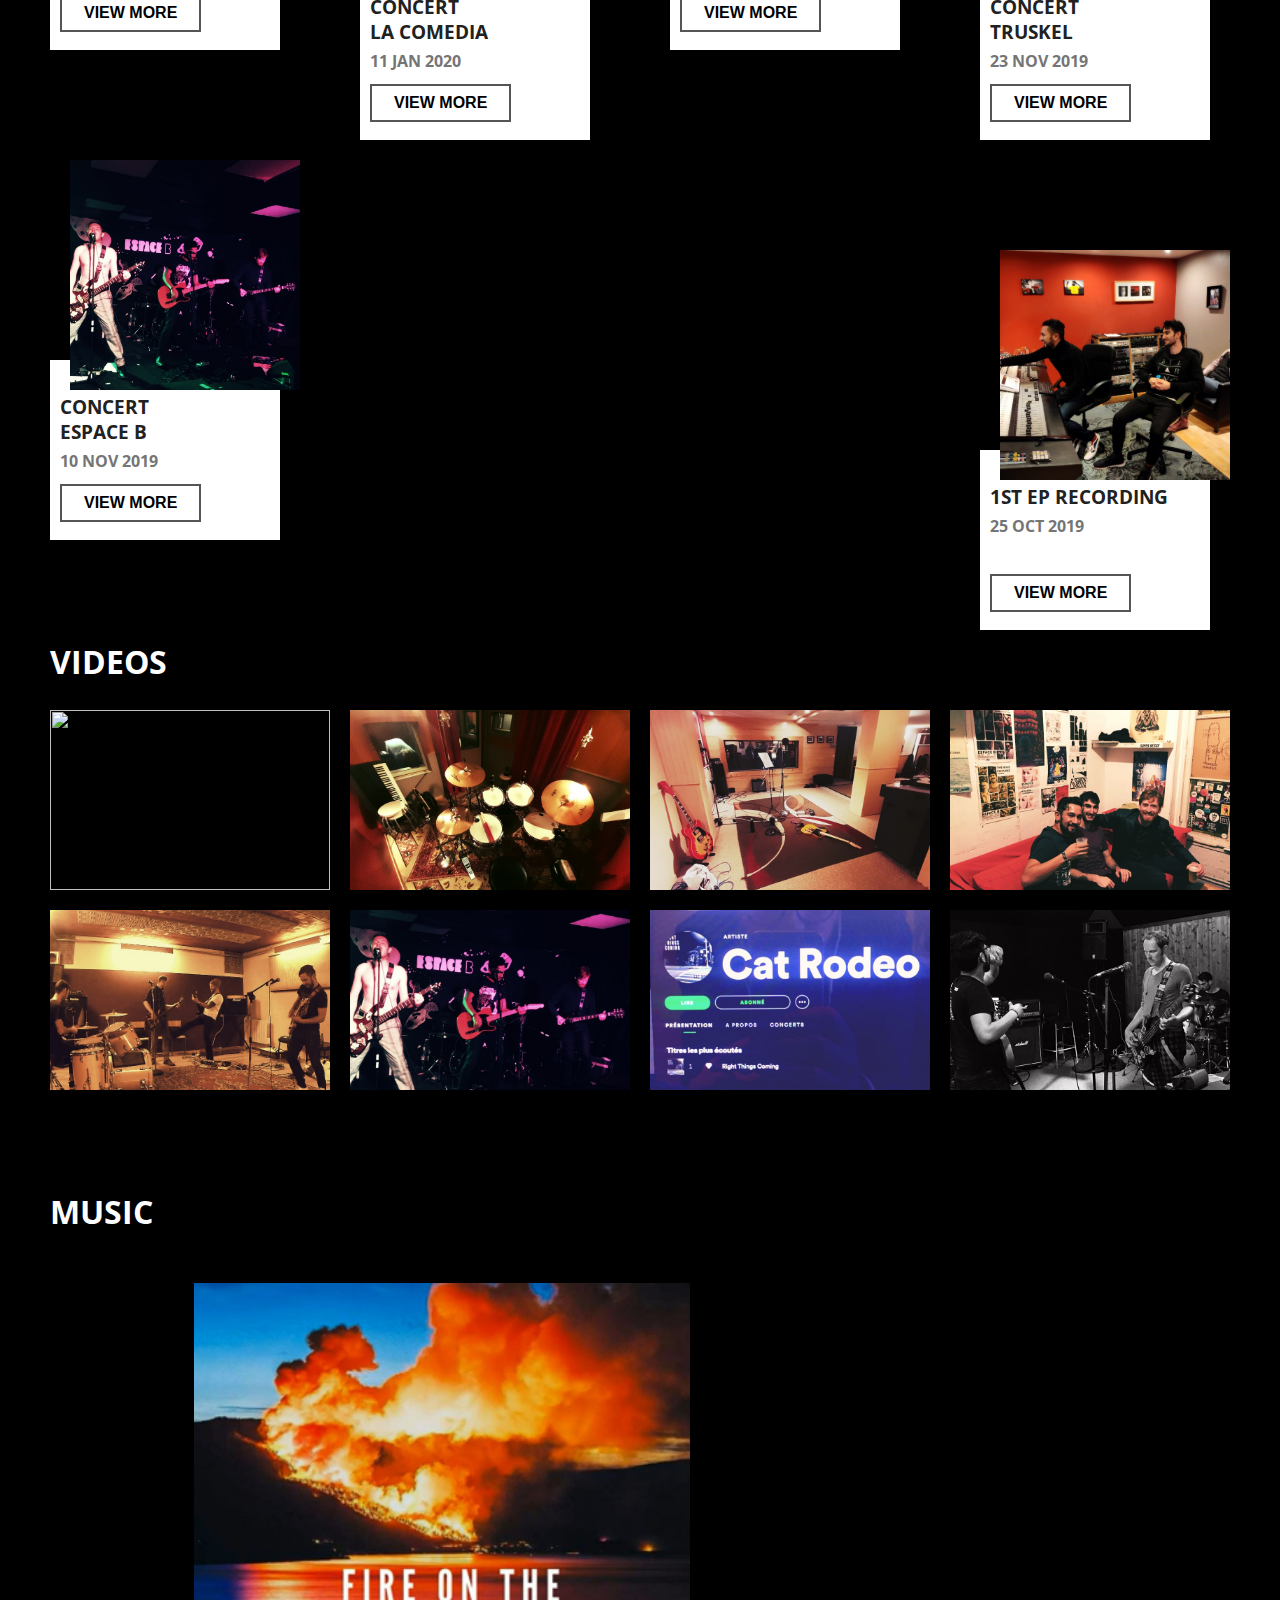
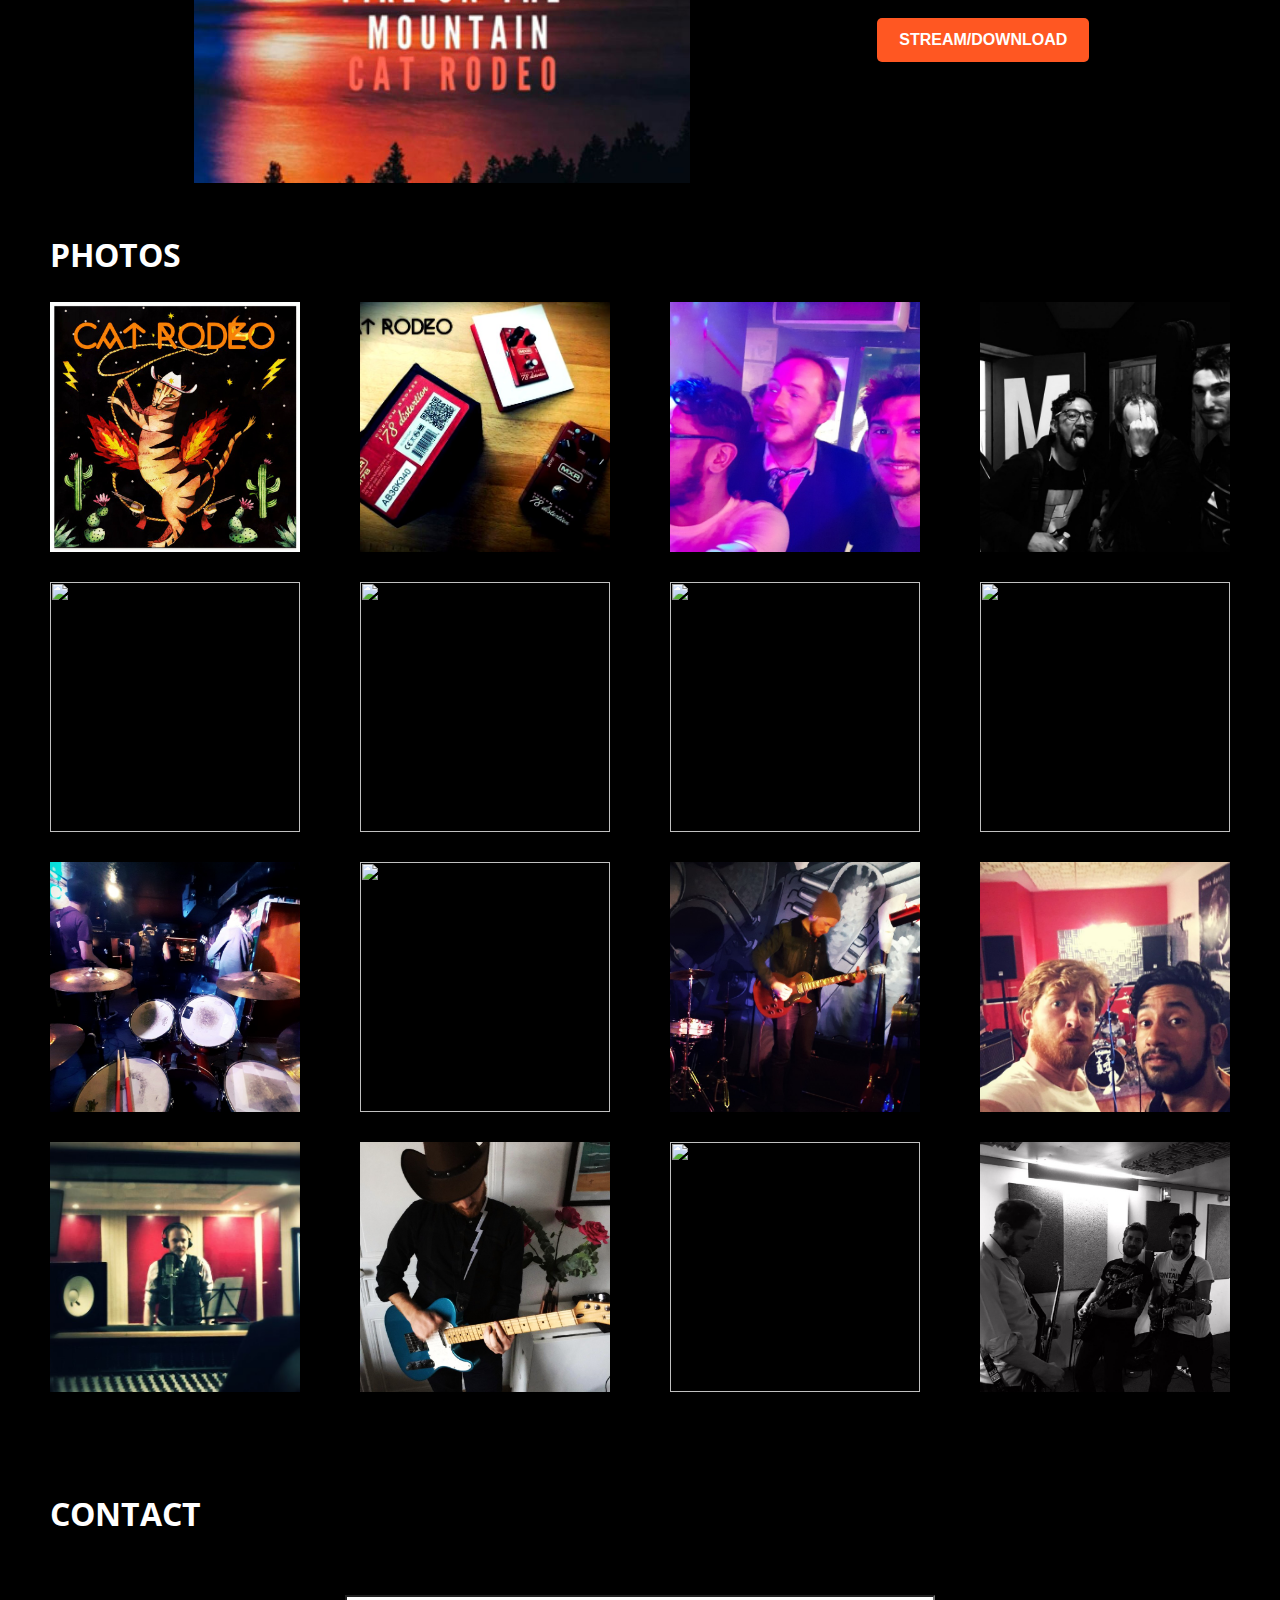
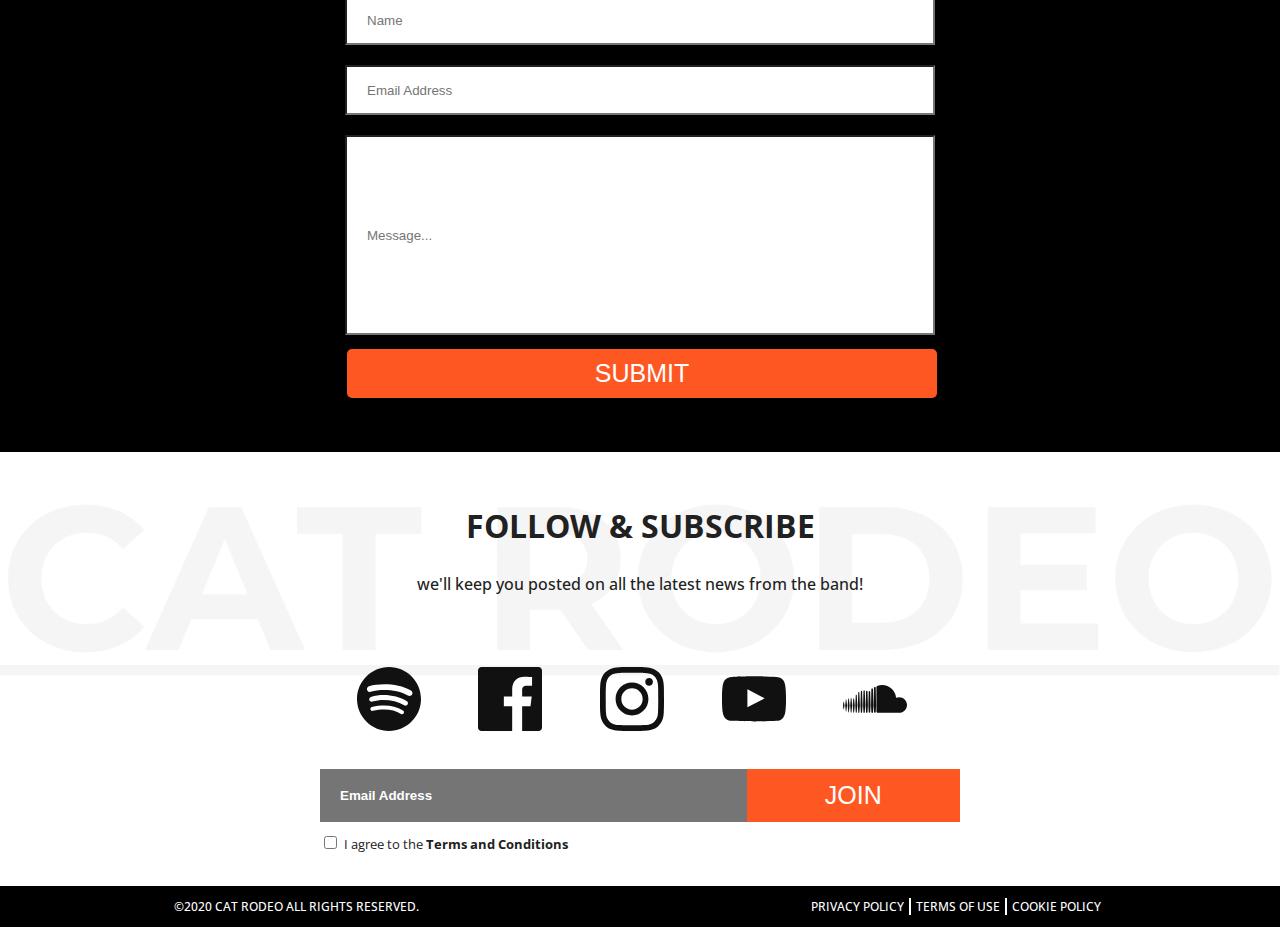
==== commit 1198ebdf: "Update news" ====
--- a/index.html
+++ b/index.html
@@ -13,26 +13,8 @@
     <body>
       <header class="main-page">
         <div class="myHeader">
-
-
-          <!-- <div class="logo">
-            <h1><a href="#">C<span class="A-orange">A</span>T RODEO</a></h1>
-          </div>
-          <nav class="nav">
-            <div><p><a href="#tour">TOUR</a></p></div>
-            <div><p><a href="#news">NEWS</a></p></div>
-            <div><p><a href="#videos">VIDEOS</a></p></div>
-            <div><p><a href="#music">MUSIC</a></p></div>
-            <div><p><a href="#photos">PHOTOS</a></p></div>
-            <div><p><a href="#contact">CONTACT</a></p></div>
-          </nav> -->
-
-
-
           <nav id="menu-fixe" class="myMenu-fixe">
-            
-              
-
+                      
             <div class="icon-menu">
               <div id="logo-nav" class="logo active">
                 <h1><a href="#">C<span class="A-orange">A</span>T RODEO</a></h1>
@@ -45,10 +27,7 @@
                 <a onclick="menuResponsive()"><img src="image/icons/menu.png"></a>
               </div>
             </div>
-           
-            
-            
-            
+                     
               <ul id="menu-vertical" class="menu-flex">
                 <li><a href="#tour" onclick="menuResponsive()">TOUR</a></li>
                 <li><a href="#news" onclick="menuResponsive()">NEWS</a></li>
@@ -57,17 +36,13 @@
                 <li><a href="#photos" onclick="menuResponsive()">PHOTOS</a></li>
                 <li><a href="#contact" onclick="menuResponsive()">CONTACT</a></li>
               </ul>
-            
-            
+               
           </nav>
-
-
         </div>
         <div class="background-main-image"></div>
       </header>
-
       <main>
-          
+        
           <div id="tour" class="margin-reduit">
             <h2>TOUR</h2>
             <div class="tickets">
@@ -78,7 +53,7 @@
             <div class="tickets">
               <span class="date">APR 14, 2020</span>
               <span class="location">DUBLIN CASTLE, LONDON</span>
-              <button id="buttonTicket" class="button"><span>TICKETS </span></button>
+              <a href="https://www.facebook.com/events/2531065903833607/" target="_blank"><button id="buttonTicket" class="button"><span>TICKETS </span></button></a>
             </div>
           </div>
 
@@ -86,6 +61,18 @@
           <div id="news" class="margin-reduit">
             <h2>NEWS</h2>
             <div class="news">
+              <div class="rectangle-news news-6">
+                <div class="news-image">
+                   <img src="image/news-6.jpg">
+                </div>
+                <div class="news-text">
+                  <div class="news-infos">
+                    <h3 class="news-titre">CONCERT<br>SUPERSONIC</h3>
+                    <h4 class="news-date">27 FEV 2020</h4>
+                    <button class="view-more">VIEW MORE</button>
+                  </div>
+                </div> 
+              </div>
              <div class="rectangle-news news-5">
                 <div class="news-image">
                    <img src="image/news-5.jpg">
@@ -309,14 +296,16 @@
                 </form>
                 </div>
 
-
-
-
                 <!--End mc_embed_signup-->
 
               </div>
             </div>
           </div>
+
+
+
+
+
 
           <!-- The Modal -->
               <div id="myModal" class="modal">
@@ -327,198 +316,6 @@
 
           <!-- <h1 style="text-align: center">Hi people, we are ROCK IN PARIS (lol)</h1> -->
       </main>
-
-
-
-
-
-
-      <script>
-
-// Get the modal
-
-/*
-
-var modal = document.getElementById("myModal");
-
-var photos = document.getElementById("myPhotos");
-
-photos.addEventListener("click", event => {
-  if (event.target.tagName === "IMG") {
-    // console.log("click sur une image");
-
-    // Get the image and insert it inside the modal - use its "alt" text as a caption
-    // var img = document.getElementById("myImg");
-    var img = event.target;
-    var modalImg = document.getElementById("img01");
-    var captionText = document.getElementById("caption");
-    
-    modal.style.display = "block";
-    modalImg.src = img.src;
-    captionText.innerHTML = img.alt;
-    
-    // Get the <span> element that closes the modal
-    var span = document.getElementsByClassName("close")[0];
-
-    // When the user clicks on <span> (x), close the modal
-    span.onclick = function() { 
-      modal.style.display = "none";
-    }
-  }
-});
-*/
-
-
-/*
-
-var videos = document.getElementById("myVideos");
-
-videos.addEventListener("click", event => {
-  if (event.target.tagName === "IMG") {
-    // console.log("click sur une video");
-
-    // Get the image and insert it inside the modal - use its "alt" text as a caption
-    // var img = document.getElementById("myImg");
-    var img = event.target;
-    var modalImg = document.getElementById("img01");
-    var captionText = document.getElementById("caption");
-    
-    modal.style.display = "block";
-    modalImg.src = img.src;
-    captionText.innerHTML = img.alt;
-    
-    // Get the <span> element that closes the modal
-    var span = document.getElementsByClassName("close")[0];
-
-    // When the user clicks on <span> (x), close the modal
-    span.onclick = function() { 
-      modal.style.display = "none";
-    }
-  }
-});
-
-*/
-
-
-
-
-
-
-/* Checkbox et bouton Submit */
-
-const messageErreurCheckboxNonCocher = document.getElementById("mce-error-response-checkbox");
-const messageErreurMailNonValide = document.getElementById("mce-error-response-mail");
-const messageSucces = document.getElementById("mce-success-response");
-
-const myCheck = document.getElementById("myCheckbox");
-const inputEmail = document.getElementById("mce-EMAIL");
-const divInputMail = document.getElementById("mc-field-group");
-
-// const buttonSubmit = document.getElementById("mc-embedded-subscribe");
-// buttonSubmit.addEventListener("click", e => {
-//   e.preventDefault();
-//   if (myCheck.checked) {
-//     messageSucces.style.display = "inline";
-//   }
-//   else {
-//     messageErreur.style.display = "inline";
-//     e.stopPropagation();
-//   }
-// });
-
-function afficheMessageSucces() {
-  divInputMail.classList.add("success");
-  messageSucces.style.display = "inline";
-  setTimeout(() => {
-    messageSucces.style.display = "none";
-    divInputMail.classList.remove("success");
-  }, 20000);
-}
-
-function afficheMessageErreur(errorType) {
-  divInputMail.classList.add("error");
-  const messageErreur = ((errorType === "mailNonValide") ? messageErreurMailNonValide : messageErreurCheckboxNonCocher);
-  messageErreur.style.display = "inline";
-  setTimeout(() => {
-    messageErreur.style.display = "none";
-    divInputMail.classList.remove("error");
-
-  }, 10000);
-}
-
-
-function envoiForm(event) {
-  const mail = inputEmail.value;
-  const emailReg =  /^([\w-\.]+)@((?:[\w]+\.)+)([a-zA-Z]{2,4})/i;
-
-  if (myCheck.checked && emailReg.test(mail)) {
-    afficheMessageSucces();
-  }
-  else {
-    myCheck.checked ? afficheMessageErreur("mailNonValide") : afficheMessageErreur("checkboxNonCocher");
-    event.preventDefault();
-  }
-}
-
-const formFollow = document.getElementById("mc-embedded-subscribe-form");
-formFollow.addEventListener("submit", envoiForm, false);
-
-
-
-
-/* Menu responsive */
-
-const menuHamburger = document.getElementById("menu-hamburger");
-const menuClose = document.getElementById("menu-close");
-const menuFixe = document.getElementById("menu-fixe");
-const logo = document.getElementById("logo-nav");
-
-const menuVertical = document.getElementById("menu-vertical");
-
-function menuResponsive() {
-  if(menuFixe.className === "myMenu-fixe") {
-    menuFixe.className += " responsive";
-    menuVertical.className += " responsive";
-    menuHamburger.className = 'disabled';
-    menuClose.className = 'active';
-    logo.className = 'logo disabled';
-  } else {
-    menuFixe.className = "myMenu-fixe";
-    menuVertical.className = "menu-flex";
-    menuHamburger.className = 'active';
-    menuClose.className = 'disabled';
-    logo.className = 'logo active';
-  }
-}
-
-
-
-
-// Animation boutons lors du clic
-
-// const buttonTicket = document.getElementById("buttonTicket");
-
-// buttonTicket.addEventListener("click", (e) => {  
-  
-//   const eventButtonTicket = e.currentTarget;
-//   console.log(eventButtonTicket);
-//   eventButtonTicket.classList.add('animated', 'bounce');
-//   setTimeout(function(eventButtonTicket) {
-//     console.log(eventButtonTicket);
-//     eventButtonTicket.classList.remove('animated', 'bounce');
-//   }, 2000);
-// });
-
-
-
-
-
-
-
-</script>
-
-
-
     </body>
 
     <footer>
@@ -531,4 +328,5 @@
         </ul>
       </div> 
     </footer>
+    <script src="index.js"></script>
   </html>--- a/style.css
+++ b/style.css
@@ -1,4 +1,4 @@
-/*@import url('https://fonts.googleapis.com/css?family=Open+Sans&display=swap');*/
+@import url('https://fonts.googleapis.com/css?family=Open+Sans&display=swap');
 
 :root {
   --success-color: #2ecc71;
@@ -471,6 +471,7 @@
 	display: flex;
 	justify-content: space-between;
 	flex-wrap: wrap;
+	float: left;
 	/*float: left;*/
 	/*margin-left: 30px;
 	margin-right: 50px;*/
@@ -484,11 +485,12 @@
 	width: 250px;
 	margin: 10px 0px;
 	position: relative;
+
 }
 
 
 @media only screen and (min-width: 870px) {
-	.news-4, .news-2 {
+	.news-1, .news-3, .news-5  {
 		margin-top: 100px;
 	}
 }
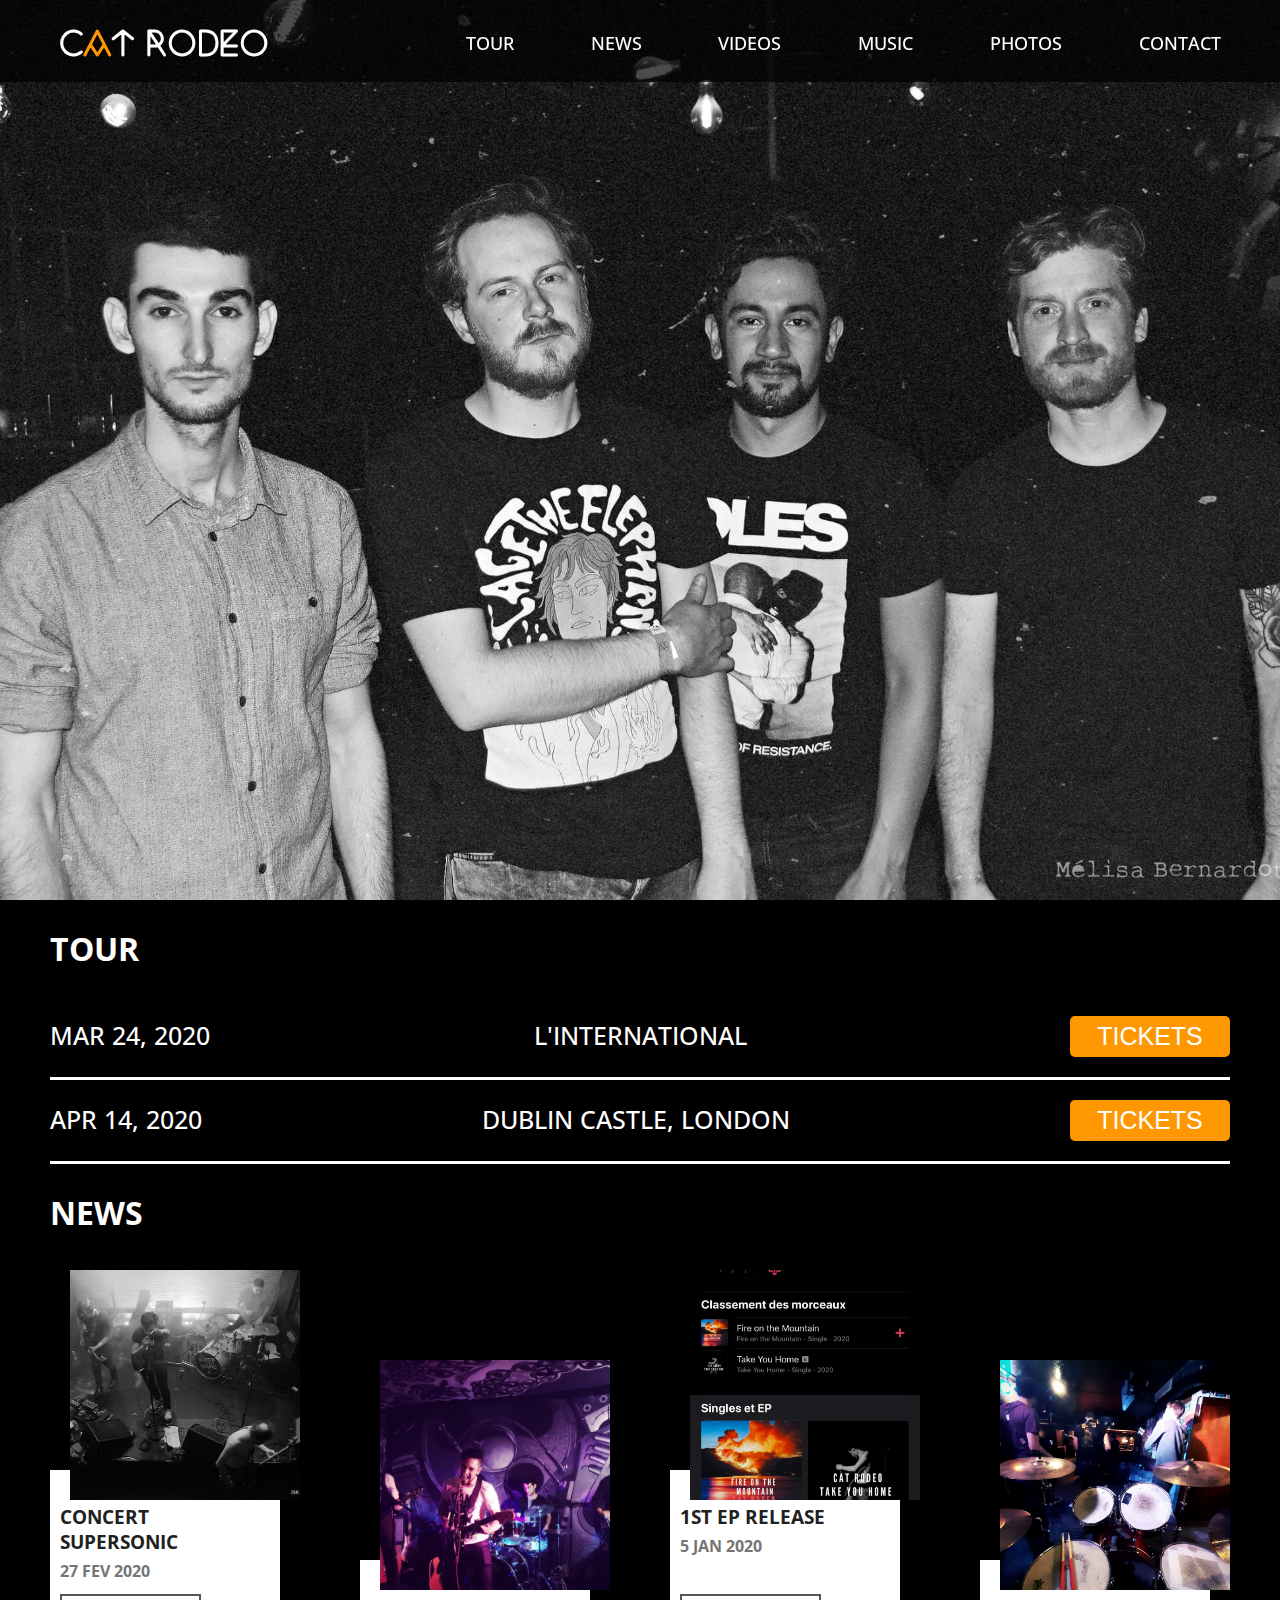
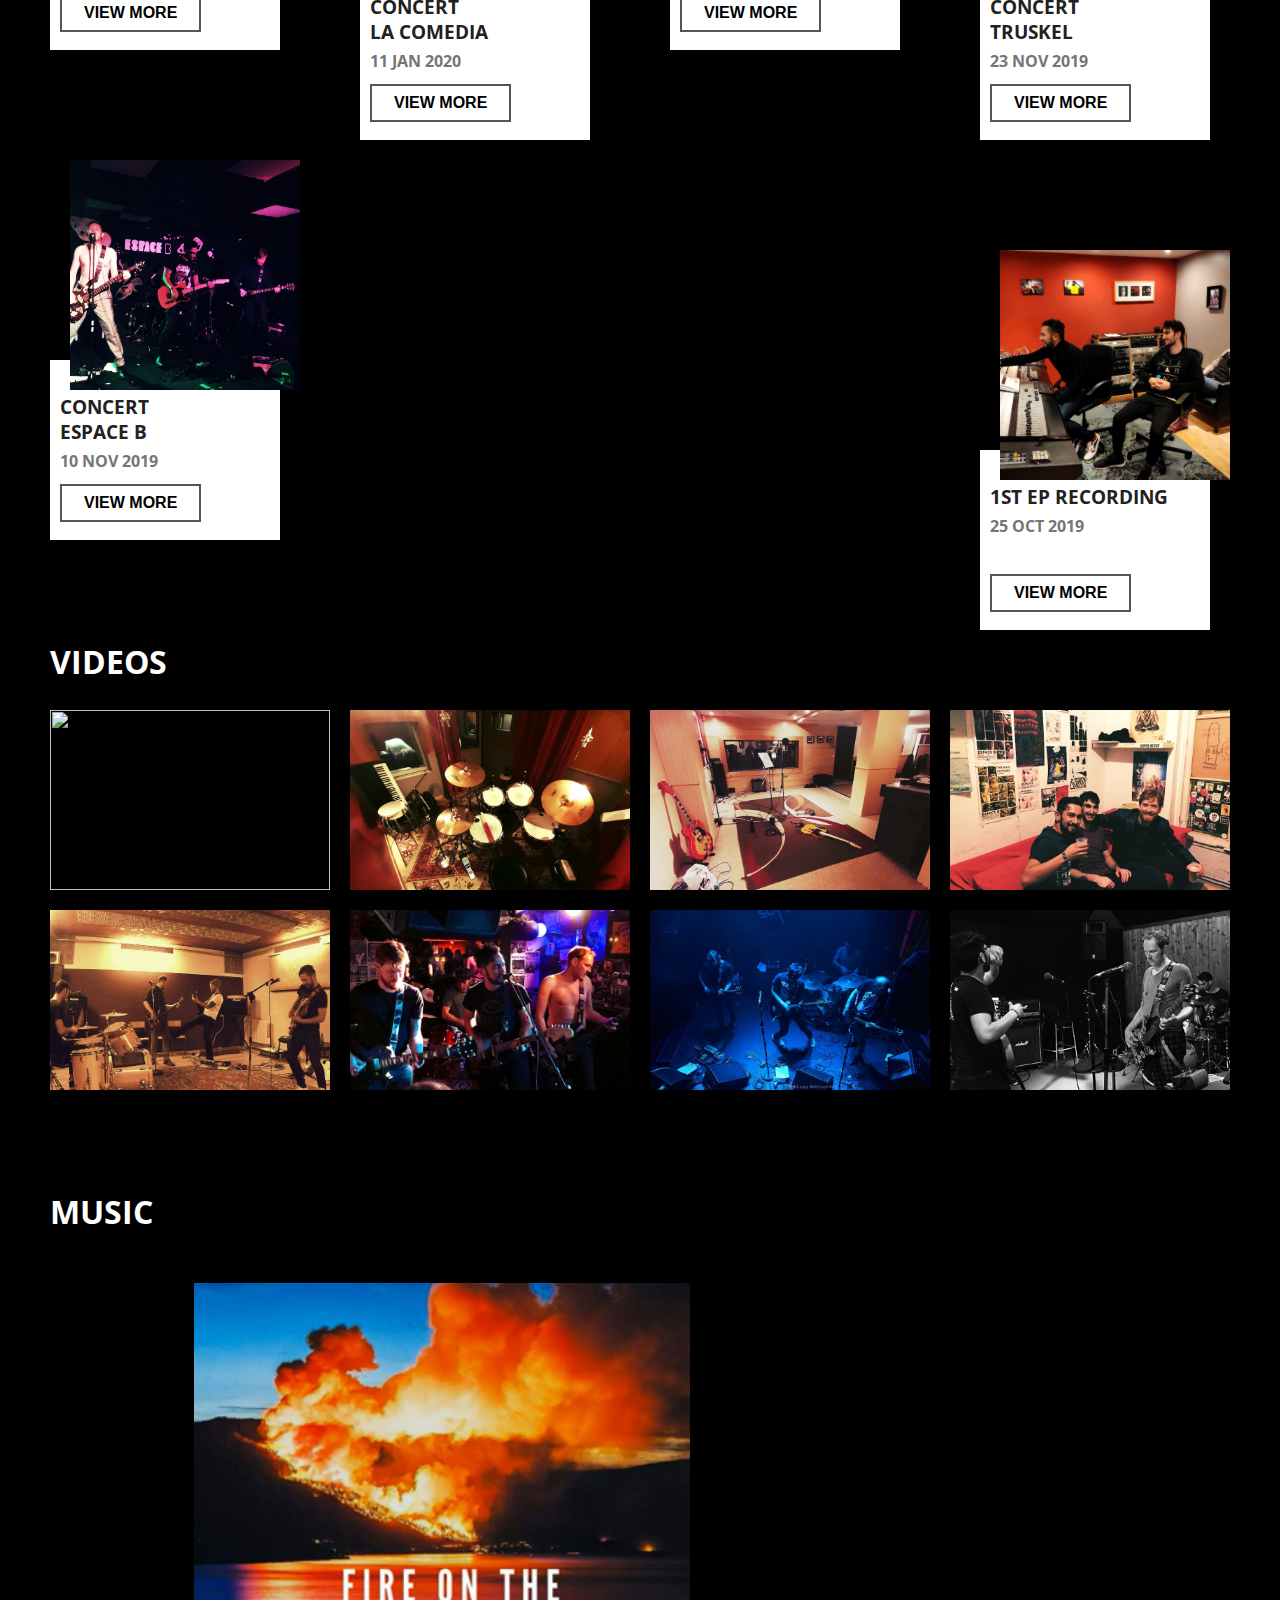
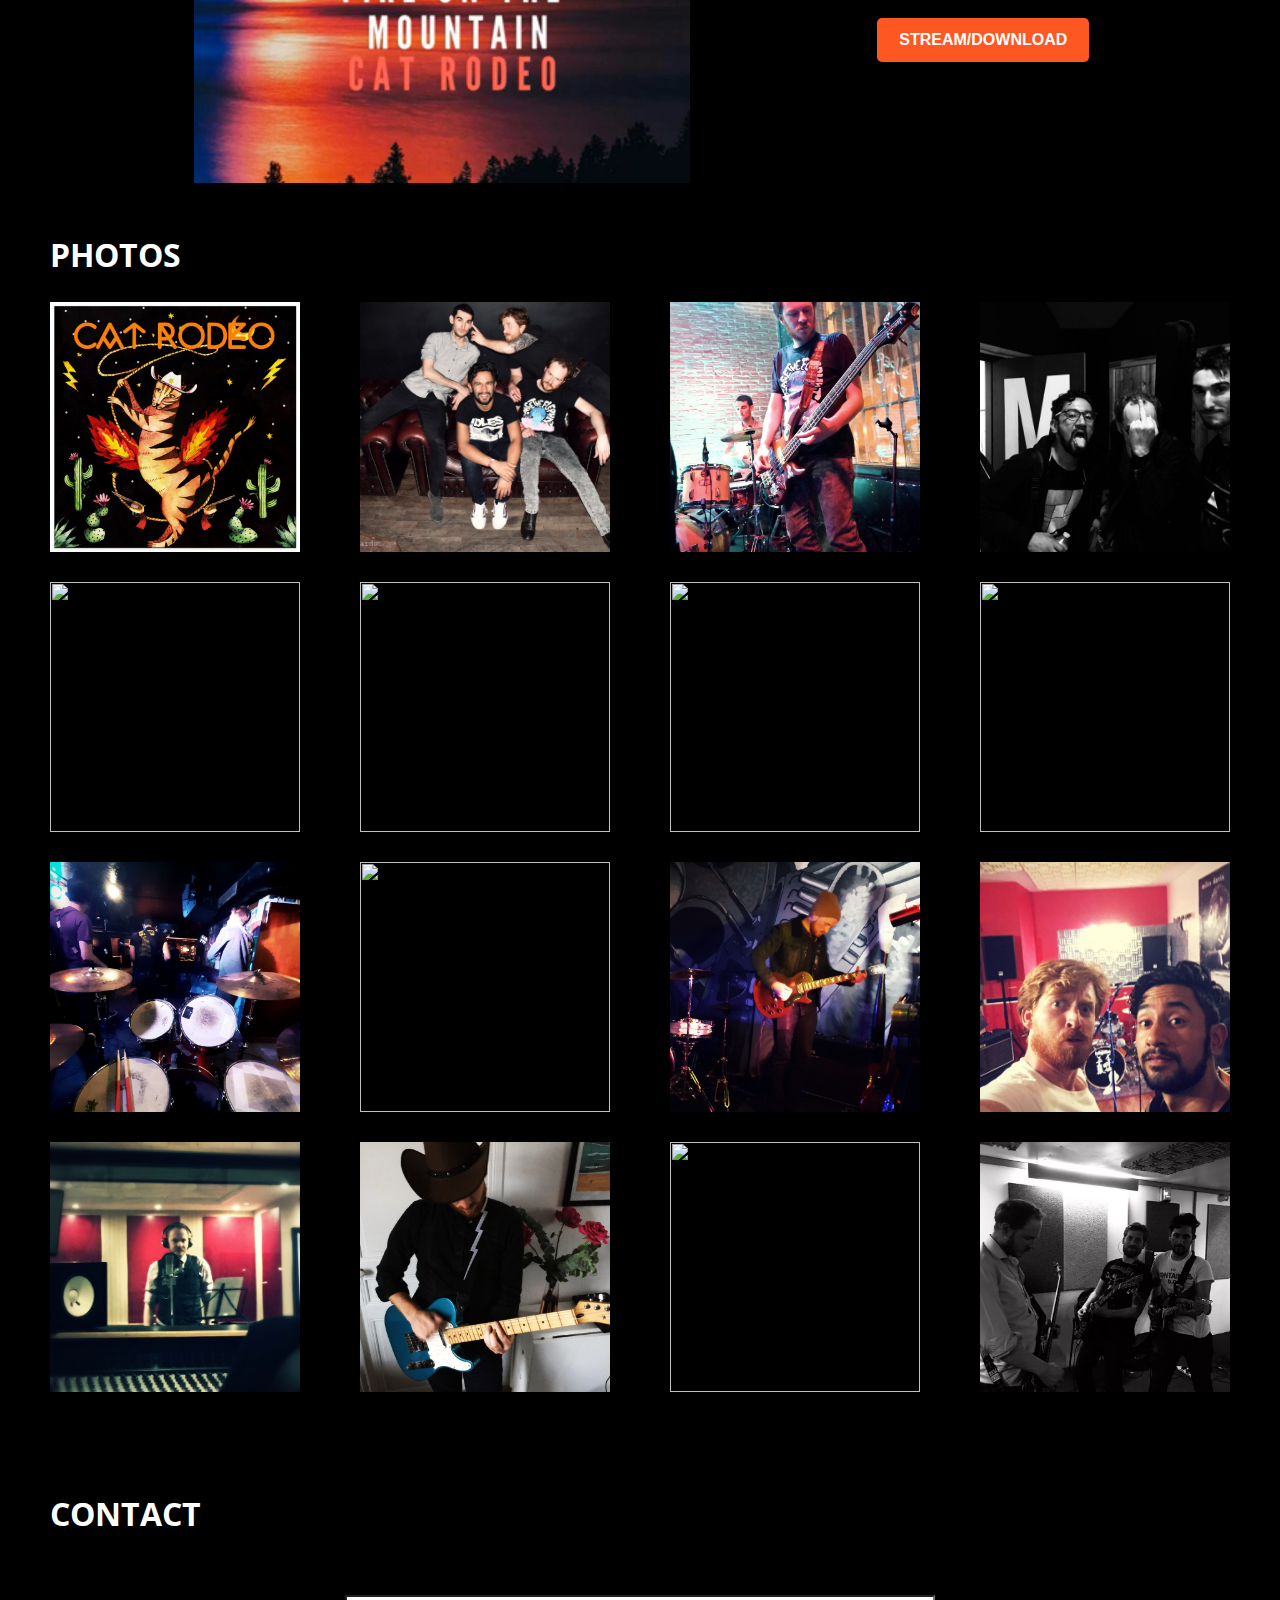
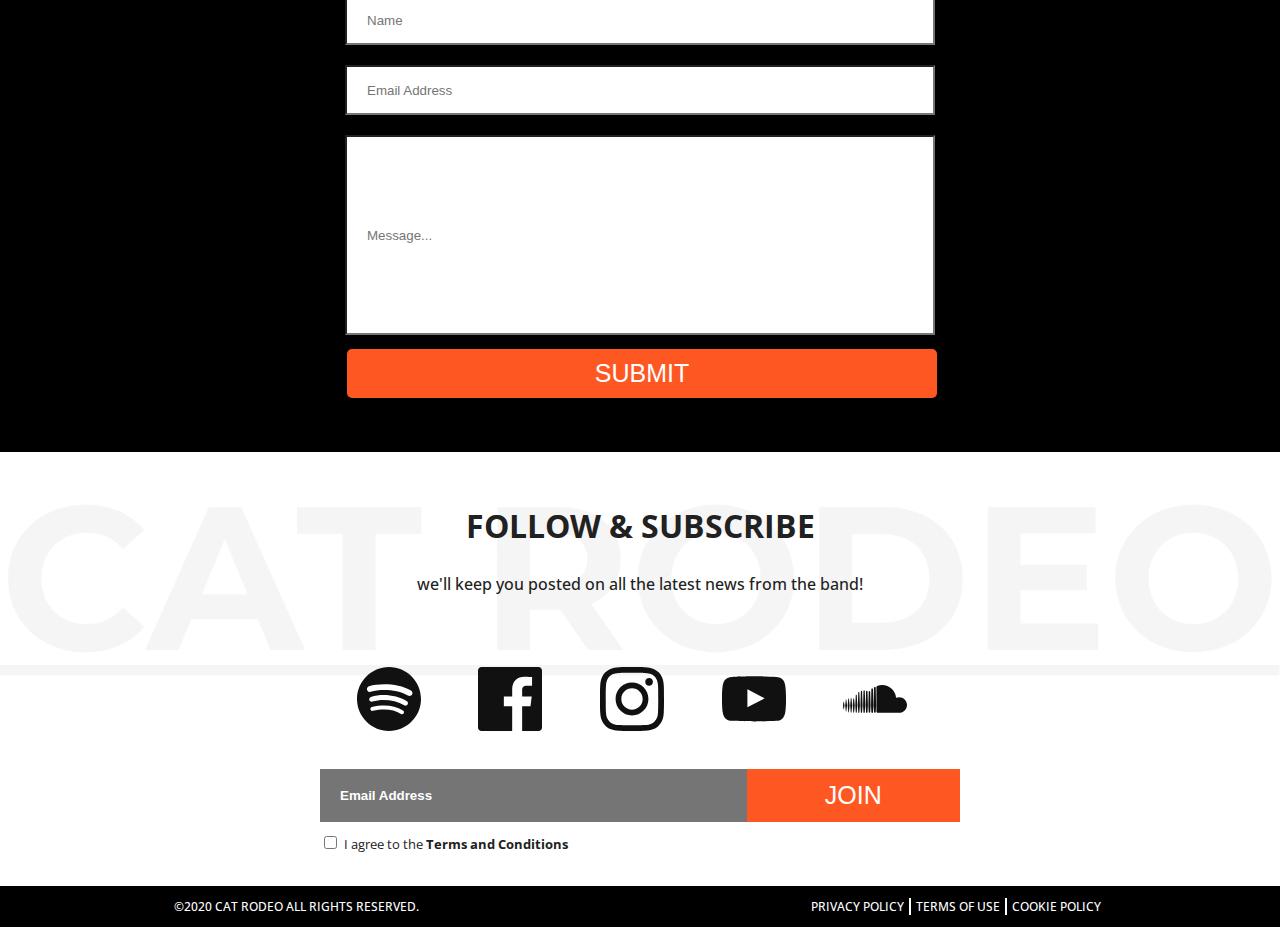
==== commit f092d5c8: "Update Images & Videos" ====
--- a/index.html
+++ b/index.html
@@ -69,7 +69,7 @@
                   <div class="news-infos">
                     <h3 class="news-titre">CONCERT<br>SUPERSONIC</h3>
                     <h4 class="news-date">27 FEV 2020</h4>
-                    <button class="view-more">VIEW MORE</button>
+                    <a href="https://www.youtube.com/watch?v=a8bRFh3EdV8" target="_blank"><button class="view-more">VIEW MORE</button></a>
                   </div>
                 </div> 
               </div>
@@ -149,7 +149,9 @@
               <div class="rectangle-videos"><img src="image/video-4.jpg"></div>
               <div class="rectangle-videos"><img src="image/video-5.jpg"></div>
               <div class="rectangle-videos"><img src="image/video-6.jpg"></div>
-              <div class="rectangle-videos"><img src="image/video-7.jpg"></div>
+              <div class="rectangle-videos">
+                <a href="https://www.youtube.com/watch?v=tt6LiAgLCns" target="_blank"><img src="image/video-7.jpg"></a>
+              </div>
               <div class="rectangle-videos"><img src="image/video-8.jpg"></div>
             </div>
           </div>
